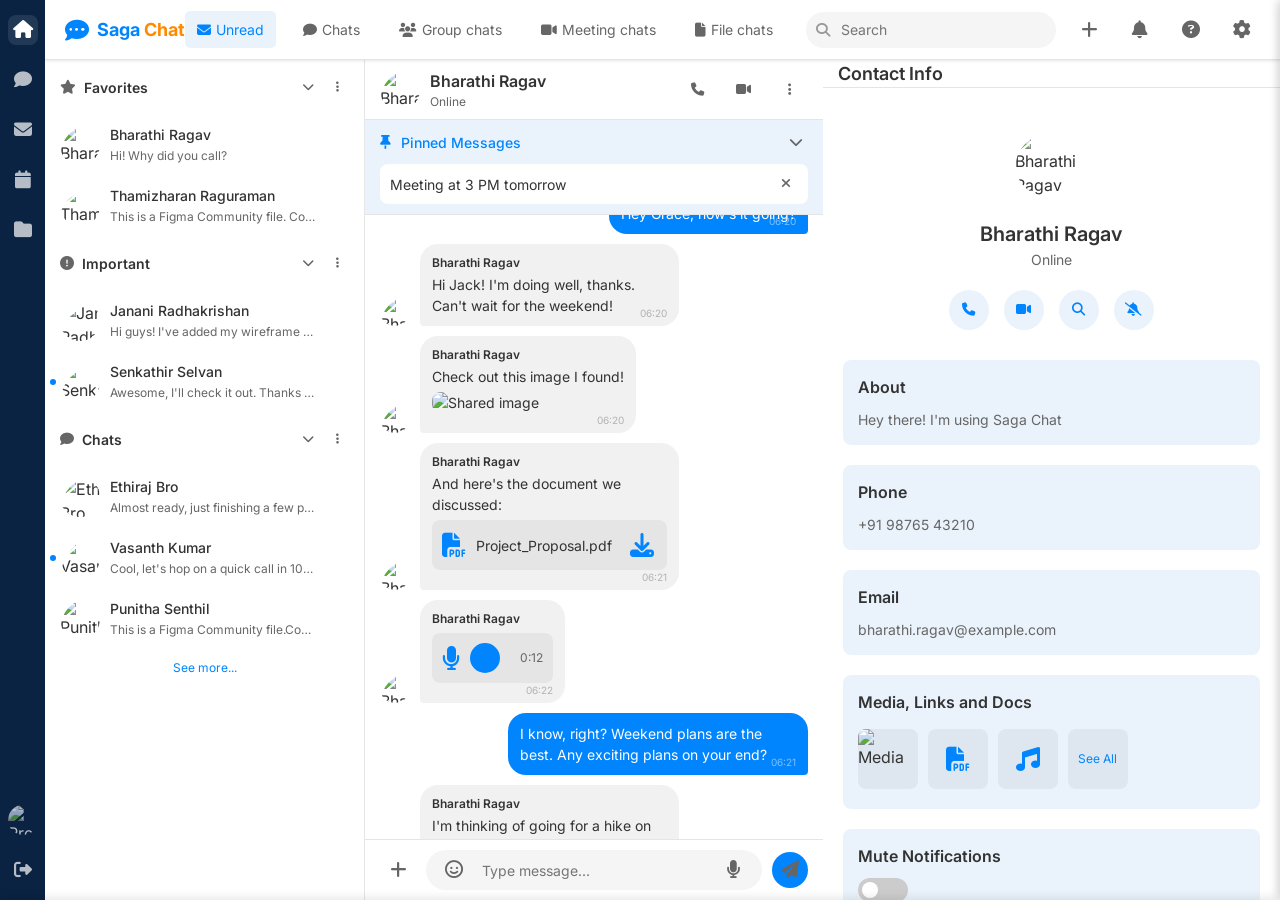
==== test-two/index.html @ 92da8d8f "update for user remove and other update" ====
<!DOCTYPE html>
<html lang="en">
<head>
    <meta charset="UTF-8">
    <meta name="viewport" content="width=device-width, initial-scale=1.0">
    <title>Saga Chat</title>
    <link rel="stylesheet" href="styles.css">
    <link rel="stylesheet" href="https://fonts.googleapis.com/css2?family=Inter:wght@400;500;600;700&display=swap">
    <link rel="stylesheet" href="https://cdnjs.cloudflare.com/ajax/libs/font-awesome/6.4.0/css/all.min.css">
</head>
<body>
    <div class="app-container">
        <!-- Left Vertical Sidebar -->
        <div class="vertical-sidebar">
            <div class="vertical-sidebar-top">
                <a href="#" class="vertical-sidebar-icon active"><i class="fas fa-home"></i></a>
                <a href="#" class="vertical-sidebar-icon"><i class="fas fa-comment"></i></a>
                <a href="#" class="vertical-sidebar-icon"><i class="fas fa-envelope"></i></a>
                <a href="#" class="vertical-sidebar-icon"><i class="fas fa-calendar"></i></a>
                <a href="#" class="vertical-sidebar-icon"><i class="fas fa-folder"></i></a>
            </div>
            <div class="vertical-sidebar-bottom">
                <a href="#" class="vertical-sidebar-icon profile-icon" id="my-profile-btn">
                    <img src="https://hebbkx1anhila5yf.public.blob.vercel-storage.com/Desktop%20-%20127.jpg-InwRZl1SyaMJ0Qr3ReO84inFBY7S5o.jpeg" alt="Profile" class="avatar-img small">
                </a>
                <a href="#" class="vertical-sidebar-icon" id="logout-btn"><i class="fas fa-sign-out-alt"></i></a>
            </div>
        </div>

        <!-- Main Content Area -->
        <div class="main-content">
            <!-- Top Navigation Bar -->
            <header class="top-nav">
                <div class="logo">
                    <i class="fas fa-comment-dots logo-icon"></i>
                    <span class="logo-text"><span class="logo-saga">Saga</span> <span class="logo-chat">Chat</span></span>
                </div>
                <button class="mobile-menu-toggle" id="mobile-menu-toggle">
                    <i class="fas fa-bars"></i>
                </button>
                <div class="nav-tabs-container">
                    <div class="nav-tabs">
                        <a href="#" class="nav-tab active" data-tab="unread"><i class="fas fa-envelope"></i> Unread</a>
                        <a href="#" class="nav-tab" data-tab="chats"><i class="fas fa-comment"></i> Chats</a>
                        <a href="#" class="nav-tab" data-tab="group-chats"><i class="fas fa-users"></i> Group chats</a>
                        <a href="#" class="nav-tab" data-tab="meeting-chats"><i class="fas fa-video"></i> Meeting chats</a>
                        <a href="#" class="nav-tab" data-tab="file-chats"><i class="fas fa-file"></i> File chats</a>
                        <a href="#" class="nav-tab" id="collapse-all-btn"><i class="fas fa-compress-alt"></i> Collapse all section</a>
                    </div>
                </div>
                <div class="nav-right">
                    <div class="search-container" id="search-container">
                        <i class="fas fa-search search-icon"></i>
                        <input type="text" class="search-input" placeholder="Search">
                    </div>
                    <div class="dropdown">
                        <a href="#" class="nav-icon dropdown-toggle" id="new-items-dropdown">
                            <i class="fas fa-plus"></i>
                        </a>
                        <div class="dropdown-menu" id="new-items-menu">
                            <a href="#" class="dropdown-item" id="new-message-btn"><i class="fas fa-comment"></i> New Message</a>
                            <a href="#" class="dropdown-item" id="new-group-btn"><i class="fas fa-users"></i> New Group</a>
                            <a href="#" class="dropdown-item" id="new-section-btn"><i class="fas fa-folder"></i> New Section</a>
                        </div>
                    </div>
                    <a href="#" class="nav-icon" id="notifications-btn"><i class="fas fa-bell"></i></a>
                    <a href="#" class="nav-icon" id="help-btn"><i class="fas fa-question-circle"></i></a>
                    <a href="#" class="nav-icon" id="settings-btn"><i class="fas fa-cog"></i></a>
                </div>
            </header>

            <!-- Chat Content Area -->
            <div class="chat-container">
                <!-- Chat Sidebar -->
                <div class="chat-sidebar" id="chat-sidebar">
                    <div class="sidebar-header">
                        <button class="sidebar-close" id="sidebar-close">
                            <i class="fas fa-times"></i>
                        </button>
                    </div>
                    <!-- Favorites Section -->
                    <div class="chat-section" data-section="favorites">
                        <div class="section-header">
                            <div class="section-title">
                                <i class="fas fa-star"></i>
                                <span class="section-name">Favorites</span>
                            </div>
                            <div class="section-actions">
                                <button class="section-toggle"><i class="fas fa-chevron-down"></i></button>
                                <div class="dropdown">
                                    <button class="section-more dropdown-toggle"><i class="fas fa-ellipsis-v"></i></button>
                                    <div class="dropdown-menu section-dropdown-menu">
                                        <a href="#" class="dropdown-item rename-section-btn"><i class="fas fa-edit"></i> Rename Section</a>
                                        <a href="#" class="dropdown-item hide-section-btn"><i class="fas fa-eye-slash"></i> Hide Section</a>
                                    </div>
                                </div>
                            </div>
                        </div>
                        <div class="chat-list">
                            <div class="chat-item" data-user-id="1">
                                <div class="chat-avatar">
                                    <img src="https://hebbkx1anhila5yf.public.blob.vercel-storage.com/Desktop%20-%20127.jpg-InwRZl1SyaMJ0Qr3ReO84inFBY7S5o.jpeg" alt="Bharathi Ragav" class="avatar-img">
                                </div>
                                <div class="chat-info">
                                    <div class="chat-name">Bharathi Ragav</div>
                                    <div class="chat-message">Hi! Why did you call?</div>
                                </div>
                                <div class="chat-actions">
                                    <div class="dropdown">
                                        <button class="chat-more dropdown-toggle"><i class="fas fa-ellipsis-v"></i></button>
                                        <div class="dropdown-menu chat-dropdown-menu">
                                            <a href="#" class="dropdown-item move-chat-btn"><i class="fas fa-exchange-alt"></i> Move to</a>
                                            <a href="#" class="dropdown-item mute-chat-btn"><i class="fas fa-bell-slash"></i> Mute</a>
                                            <a href="#" class="dropdown-item pin-chat-btn"><i class="fas fa-thumbtack"></i> Pin</a>
                                            <a href="#" class="dropdown-item remove-section-btn"><i class="fas fa-minus-circle"></i> Remove from section</a>
                                            <a href="#" class="dropdown-item delete-chat-btn"><i class="fas fa-trash"></i> Delete</a>
                                        </div>
                                    </div>
                                </div>
                            </div>
                            <div class="chat-item" data-user-id="2">
                                <div class="chat-avatar">
                                    <img src="https://hebbkx1anhila5yf.public.blob.vercel-storage.com/Desktop%20-%20127.jpg-InwRZl1SyaMJ0Qr3ReO84inFBY7S5o.jpeg" alt="Thamizharan Raguraman" class="avatar-img">
                                </div>
                                <div class="chat-info">
                                    <div class="chat-name">Thamizharan Raguraman</div>
                                    <div class="chat-message">This is a Figma Community file. Community is a...</div>
                                </div>
                                <div class="chat-actions">
                                    <div class="dropdown">
                                        <button class="chat-more dropdown-toggle"><i class="fas fa-ellipsis-v"></i></button>
                                        <div class="dropdown-menu chat-dropdown-menu">
                                            <a href="#" class="dropdown-item move-chat-btn"><i class="fas fa-exchange-alt"></i> Move to</a>
                                            <a href="#" class="dropdown-item mute-chat-btn"><i class="fas fa-bell-slash"></i> Mute</a>
                                            <a href="#" class="dropdown-item pin-chat-btn"><i class="fas fa-thumbtack"></i> Pin</a>
                                            <a href="#" class="dropdown-item remove-section-btn"><i class="fas fa-minus-circle"></i> Remove from section</a>
                                            <a href="#" class="dropdown-item delete-chat-btn"><i class="fas fa-trash"></i> Delete</a>
                                        </div>
                                    </div>
                                </div>
                            </div>
                        </div>
                    </div>

                    <!-- Important Section -->
                    <div class="chat-section" data-section="important">
                        <div class="section-header">
                            <div class="section-title">
                                <i class="fas fa-exclamation-circle"></i>
                                <span class="section-name">Important</span>
                            </div>
                            <div class="section-actions">
                                <button class="section-toggle"><i class="fas fa-chevron-down"></i></button>
                                <div class="dropdown">
                                    <button class="section-more dropdown-toggle"><i class="fas fa-ellipsis-v"></i></button>
                                    <div class="dropdown-menu section-dropdown-menu">
                                        <a href="#" class="dropdown-item rename-section-btn"><i class="fas fa-edit"></i> Rename Section</a>
                                        <a href="#" class="dropdown-item hide-section-btn"><i class="fas fa-eye-slash"></i> Hide Section</a>
                                    </div>
                                </div>
                            </div>
                        </div>
                        <div class="chat-list">
                            <div class="chat-item" data-user-id="3">
                                <div class="chat-avatar">
                                    <img src="https://hebbkx1anhila5yf.public.blob.vercel-storage.com/Desktop%20-%20127.jpg-InwRZl1SyaMJ0Qr3ReO84inFBY7S5o.jpeg" alt="Janani Radhakrishan Sagasoft" class="avatar-img">
                                </div>
                                <div class="chat-info">
                                    <div class="chat-name">Janani Radhakrishan</div>
                                    <div class="chat-message">Hi guys! I've added my wireframe ideas to the...</div>
                                </div>
                                <div class="chat-actions">
                                    <div class="dropdown">
                                        <button class="chat-more dropdown-toggle"><i class="fas fa-ellipsis-v"></i></button>
                                        <div class="dropdown-menu chat-dropdown-menu">
                                            <a href="#" class="dropdown-item move-chat-btn"><i class="fas fa-exchange-alt"></i> Move to</a>
                                            <a href="#" class="dropdown-item mute-chat-btn"><i class="fas fa-bell-slash"></i> Mute</a>
                                            <a href="#" class="dropdown-item pin-chat-btn"><i class="fas fa-thumbtack"></i> Pin</a>
                                            <a href="#" class="dropdown-item remove-section-btn"><i class="fas fa-minus-circle"></i> Remove from section</a>
                                            <a href="#" class="dropdown-item delete-chat-btn"><i class="fas fa-trash"></i> Delete</a>
                                        </div>
                                    </div>
                                </div>
                            </div>
                            <div class="chat-item unread" data-user-id="4">
                                <div class="chat-avatar">
                                    <img src="https://hebbkx1anhila5yf.public.blob.vercel-storage.com/Desktop%20-%20127.jpg-InwRZl1SyaMJ0Qr3ReO84inFBY7S5o.jpeg" alt="Senkathir Selvan Selvamani" class="avatar-img">
                                </div>
                                <div class="chat-info">
                                    <div class="chat-name">Senkathir Selvan</div>
                                    <div class="chat-message">Awesome, I'll check it out. Thanks Thamizh!</div>
                                </div>
                                <div class="chat-actions">
                                    <div class="dropdown">
                                        <button class="chat-more dropdown-toggle"><i class="fas fa-ellipsis-v"></i></button>
                                        <div class="dropdown-menu chat-dropdown-menu">
                                            <a href="#" class="dropdown-item move-chat-btn"><i class="fas fa-exchange-alt"></i> Move to</a>
                                            <a href="#" class="dropdown-item mute-chat-btn"><i class="fas fa-bell-slash"></i> Mute</a>
                                            <a href="#" class="dropdown-item pin-chat-btn"><i class="fas fa-thumbtack"></i> Pin</a>
                                            <a href="#" class="dropdown-item remove-section-btn"><i class="fas fa-minus-circle"></i> Remove from section</a>
                                            <a href="#" class="dropdown-item delete-chat-btn"><i class="fas fa-trash"></i> Delete</a>
                                        </div>
                                    </div>
                                </div>
                            </div>
                        </div>
                    </div>

                    <!-- Chats Section -->
                    <div class="chat-section" data-section="chats">
                        <div class="section-header">
                            <div class="section-title">
                                <i class="fas fa-comment"></i>
                                <span class="section-name">Chats</span>
                            </div>
                            <div class="section-actions">
                                <button class="section-toggle"><i class="fas fa-chevron-down"></i></button>
                                <div class="dropdown">
                                    <button class="section-more dropdown-toggle"><i class="fas fa-ellipsis-v"></i></button>
                                    <div class="dropdown-menu section-dropdown-menu">
                                        <a href="#" class="dropdown-item rename-section-btn"><i class="fas fa-edit"></i> Rename Section</a>
                                        <a href="#" class="dropdown-item hide-section-btn"><i class="fas fa-eye-slash"></i> Hide Section</a>
                                    </div>
                                </div>
                            </div>
                        </div>
                        <div class="chat-list">
                            <div class="chat-item" data-user-id="5">
                                <div class="chat-avatar">
                                    <img src="https://hebbkx1anhila5yf.public.blob.vercel-storage.com/Desktop%20-%20127.jpg-InwRZl1SyaMJ0Qr3ReO84inFBY7S5o.jpeg" alt="Ethiraj Bro Sagasoft" class="avatar-img">
                                </div>
                                <div class="chat-info">
                                    <div class="chat-name">Ethiraj Bro</div>
                                    <div class="chat-message">Almost ready, just finishing a few points.</div>
                                </div>
                                <div class="chat-actions">
                                    <div class="dropdown">
                                        <button class="chat-more dropdown-toggle"><i class="fas fa-ellipsis-v"></i></button>
                                        <div class="dropdown-menu chat-dropdown-menu">
                                            <a href="#" class="dropdown-item move-chat-btn"><i class="fas fa-exchange-alt"></i> Move to</a>
                                            <a href="#" class="dropdown-item mute-chat-btn"><i class="fas fa-bell-slash"></i> Mute</a>
                                            <a href="#" class="dropdown-item pin-chat-btn"><i class="fas fa-thumbtack"></i> Pin</a>
                                            <a href="#" class="dropdown-item delete-chat-btn"><i class="fas fa-trash"></i> Delete</a>
                                        </div>
                                    </div>
                                </div>
                            </div>
                            <div class="chat-item unread" data-user-id="6">
                                <div class="chat-avatar">
                                    <img src="https://hebbkx1anhila5yf.public.blob.vercel-storage.com/Desktop%20-%20127.jpg-InwRZl1SyaMJ0Qr3ReO84inFBY7S5o.jpeg" alt="Vasanth Kumar Sivamani" class="avatar-img">
                                </div>
                                <div class="chat-info">
                                    <div class="chat-name">Vasanth Kumar</div>
                                    <div class="chat-message">Cool, let's hop on a quick call in 10 mins?</div>
                                </div>
                                <div class="chat-actions">
                                    <div class="dropdown">
                                        <button class="chat-more dropdown-toggle"><i class="fas fa-ellipsis-v"></i></button>
                                        <div class="dropdown-menu chat-dropdown-menu">
                                            <a href="#" class="dropdown-item move-chat-btn"><i class="fas fa-exchange-alt"></i> Move to</a>
                                            <a href="#" class="dropdown-item mute-chat-btn"><i class="fas fa-bell-slash"></i> Mute</a>
                                            <a href="#" class="dropdown-item pin-chat-btn"><i class="fas fa-thumbtack"></i> Pin</a>
                                            <a href="#" class="dropdown-item delete-chat-btn"><i class="fas fa-trash"></i> Delete</a>
                                        </div>
                                    </div>
                                </div>
                            </div>
                            <div class="chat-item" data-user-id="7">
                                <div class="chat-avatar">
                                    <img src="https://hebbkx1anhila5yf.public.blob.vercel-storage.com/Desktop%20-%20127.jpg-InwRZl1SyaMJ0Qr3ReO84inFBY7S5o.jpeg" alt="Punitha senthil" class="avatar-img">
                                </div>
                                <div class="chat-info">
                                    <div class="chat-name">Punitha Senthil</div>
                                    <div class="chat-message">This is a Figma Community file.Community is a...</div>
                                </div>
                                <div class="chat-actions">
                                    <div class="dropdown">
                                        <button class="chat-more dropdown-toggle"><i class="fas fa-ellipsis-v"></i></button>
                                        <div class="dropdown-menu chat-dropdown-menu">
                                            <a href="#" class="dropdown-item move-chat-btn"><i class="fas fa-exchange-alt"></i> Move to</a>
                                            <a href="#" class="dropdown-item mute-chat-btn"><i class="fas fa-bell-slash"></i> Mute</a>
                                            <a href="#" class="dropdown-item pin-chat-btn"><i class="fas fa-thumbtack"></i> Pin</a>
                                            <a href="#" class="dropdown-item delete-chat-btn"><i class="fas fa-trash"></i> Delete</a>
                                        </div>
                                    </div>
                                </div>
                            </div>
                            <div class="see-more">
                                <a href="#">See more...</a>
                            </div>
                        </div>
                    </div>
                </div>

                <!-- Chat Content
                <div class="chat-content" id="empty-state">
                    <div class="empty-state">
                        <div class="empty-state-image">
                            <img src="https://hebbkx1anhila5yf.public.blob.vercel-storage.com/All.jpg-RamfTHhd2dkxNWIvvzYp6hkJhBFmNl.jpeg" alt="Start messaging">
                        </div>
                        <h2>Start Messages</h2>
                        <p>Welcome to Saga chat</p>
                    </div>
                </div> -->

                <!-- Active Chat Content (Hidden by default) -->
                <div class="chat-content hidden" id="active-chat">
                    <div class="chat-header">
                        <div class="chat-header-left">
                            <button class="back-button" id="back-to-chats"><i class="fas fa-arrow-left"></i></button>
                            <div class="chat-avatar user-profile-trigger">
                                <img src="https://hebbkx1anhila5yf.public.blob.vercel-storage.com/Desktop%20-%20127.jpg-InwRZl1SyaMJ0Qr3ReO84inFBY7S5o.jpeg" alt="Bharathi Ragav" class="avatar-img">
                            </div>
                            <div class="chat-header-info user-profile-trigger">
                                <div class="chat-header-name">Bharathi Ragav</div>
                                <div class="chat-header-status">Online</div>
                            </div>
                        </div>
                        <div class="chat-header-actions">
                            <button class="chat-header-btn" id="voice-call-btn"><i class="fas fa-phone"></i></button>
                            <button class="chat-header-btn" id="video-call-btn"><i class="fas fa-video"></i></button>
                            <div class="dropdown">
                                <button class="chat-header-btn dropdown-toggle"><i class="fas fa-ellipsis-v"></i></button>
                                <div class="dropdown-menu chat-header-dropdown-menu">
                                    <a href="#" class="dropdown-item"><i class="fas fa-search"></i> Search</a>
                                    <a href="#" class="dropdown-item"><i class="fas fa-bell-slash"></i> Mute notifications</a>
                                    <a href="#" class="dropdown-item"><i class="fas fa-trash"></i> Clear chat</a>
                                    <a href="#" class="dropdown-item"><i class="fas fa-ban"></i> Block</a>
                                </div>
                            </div>
                        </div>
                    </div>
                    
                    <!-- Pinned Messages -->
                    <div class="pinned-messages" id="pinned-messages">
                        <div class="pinned-header">
                            <i class="fas fa-thumbtack"></i>
                            <span>Pinned Messages</span>
                            <button class="pinned-toggle"><i class="fas fa-chevron-down"></i></button>
                        </div>
                        <div class="pinned-content">
                            <div class="pinned-message">
                                <div class="pinned-message-content">
                                    <p>Meeting at 3 PM tomorrow</p>
                                </div>
                                <button class="unpin-btn"><i class="fas fa-times"></i></button>
                            </div>
                        </div>
                    </div>
                    
                    <div class="messages-container">
                        <div class="message-time-divider">Today</div>
                        <div class="message outgoing" data-message-id="1">
                            <div class="message-content">
                                <p>Hey Grace, how's it going?</p>
                                <div class="message-time">06:20</div>
                                <div class="message-actions-menu">
                                    <button class="message-action-btn reply-btn"><i class="fas fa-reply"></i></button>
                                    <button class="message-action-btn forward-btn"><i class="fas fa-share"></i></button>
                                    <button class="message-action-btn pin-btn"><i class="fas fa-thumbtack"></i></button>
                                    <button class="message-action-btn delete-btn"><i class="fas fa-trash"></i></button>
                                </div>
                            </div>
                        </div>
                        <div class="message incoming" data-message-id="2">
                            <div class="message-avatar user-profile-trigger">
                                <img src="https://hebbkx1anhila5yf.public.blob.vercel-storage.com/Desktop%20-%20127.jpg-InwRZl1SyaMJ0Qr3ReO84inFBY7S5o.jpeg" alt="Bharathi Ragav" class="avatar-img small">
                            </div>
                            <div class="message-content">
                                <div class="message-sender">Bharathi Ragav</div>
                                <p>Hi Jack! I'm doing well, thanks. Can't wait for the weekend!</p>
                                <div class="message-time">06:20</div>
                                <div class="message-actions-menu">
                                    <button class="message-action-btn reply-btn"><i class="fas fa-reply"></i></button>
                                    <button class="message-action-btn forward-btn"><i class="fas fa-share"></i></button>
                                    <button class="message-action-btn pin-btn"><i class="fas fa-thumbtack"></i></button>
                                    <button class="message-action-btn delete-btn"><i class="fas fa-trash"></i></button>
                                </div>
                            </div>
                        </div>
                        <div class="message incoming with-file" data-message-id="3">
                            <div class="message-avatar user-profile-trigger">
                                <img src="https://hebbkx1anhila5yf.public.blob.vercel-storage.com/Desktop%20-%20127.jpg-InwRZl1SyaMJ0Qr3ReO84inFBY7S5o.jpeg" alt="Bharathi Ragav" class="avatar-img small">
                            </div>
                            <div class="message-content">
                                <div class="message-sender">Bharathi Ragav</div>
                                <p>Check out this image I found!</p>
                                <div class="message-file image">
                                    <img src="https://hebbkx1anhila5yf.public.blob.vercel-storage.com/All.jpg-RamfTHhd2dkxNWIvvzYp6hkJhBFmNl.jpeg" alt="Shared image">
                                </div>
                                <div class="message-time">06:20</div>
                                <div class="message-actions-menu">
                                    <button class="message-action-btn reply-btn"><i class="fas fa-reply"></i></button>
                                    <button class="message-action-btn forward-btn"><i class="fas fa-share"></i></button>
                                    <button class="message-action-btn pin-btn"><i class="fas fa-thumbtack"></i></button>
                                    <button class="message-action-btn delete-btn"><i class="fas fa-trash"></i></button>
                                </div>
                            </div>
                        </div>
                        <div class="message incoming with-file" data-message-id="4">
                            <div class="message-avatar user-profile-trigger">
                                <img src="https://hebbkx1anhila5yf.public.blob.vercel-storage.com/Desktop%20-%20127.jpg-InwRZl1SyaMJ0Qr3ReO84inFBY7S5o.jpeg" alt="Bharathi Ragav" class="avatar-img small">
                            </div>
                            <div class="message-content">
                                <div class="message-sender">Bharathi Ragav</div>
                                <p>And here's the document we discussed:</p>
                                <div class="message-file document">
                                    <i class="fas fa-file-pdf"></i>
                                    <span>Project_Proposal.pdf</span>
                                    <button class="file-download-btn"><i class="fas fa-download"></i></button>
                                </div>
                                <div class="message-time">06:21</div>
                                <div class="message-actions-menu">
                                    <button class="message-action-btn reply-btn"><i class="fas fa-reply"></i></button>
                                    <button class="message-action-btn forward-btn"><i class="fas fa-share"></i></button>
                                    <button class="message-action-btn pin-btn"><i class="fas fa-thumbtack"></i></button>
                                    <button class="message-action-btn delete-btn"><i class="fas fa-trash"></i></button>
                                </div>
                            </div>
                        </div>
                        <div class="message incoming with-file" data-message-id="5">
                            <div class="message-avatar user-profile-trigger">
                                <img src="https://hebbkx1anhila5yf.public.blob.vercel-storage.com/Desktop%20-%20127.jpg-InwRZl1SyaMJ0Qr3ReO84inFBY7S5o.jpeg" alt="Bharathi Ragav" class="avatar-img small">
                            </div>
                            <div class="message-content">
                                <div class="message-sender">Bharathi Ragav</div>
                                <div class="message-file audio">
                                    <i class="fas fa-microphone"></i>
                                    <div class="audio-player">
                                        <button class="audio-play-btn"><i class="fas fa-play"></i></button>
                                        <div class="audio-progress">
                                            <div class="audio-progress-bar"></div>
                                        </div>
                                        <span class="audio-duration">0:12</span>
                                    </div>
                                </div>
                                <div class="message-time">06:22</div>
                                <div class="message-actions-menu">
                                    <button class="message-action-btn reply-btn"><i class="fas fa-reply"></i></button>
                                    <button class="message-action-btn forward-btn"><i class="fas fa-share"></i></button>
                                    <button class="message-action-btn pin-btn"><i class="fas fa-thumbtack"></i></button>
                                    <button class="message-action-btn delete-btn"><i class="fas fa-trash"></i></button>
                                </div>
                            </div>
                        </div>
                        <div class="message outgoing" data-message-id="6">
                            <div class="message-content">
                                <p>I know, right? Weekend plans are the best. Any exciting plans on your end?</p>
                                <div class="message-time">06:21</div>
                                <div class="message-actions-menu">
                                    <button class="message-action-btn reply-btn"><i class="fas fa-reply"></i></button>
                                    <button class="message-action-btn forward-btn"><i class="fas fa-share"></i></button>
                                    <button class="message-action-btn pin-btn"><i class="fas fa-thumbtack"></i></button>
                                    <button class="message-action-btn delete-btn"><i class="fas fa-trash"></i></button>
                                </div>
                            </div>
                        </div>
                        <div class="message incoming" data-message-id="7">
                            <div class="message-avatar user-profile-trigger">
                                <img src="https://hebbkx1anhila5yf.public.blob.vercel-storage.com/Desktop%20-%20127.jpg-InwRZl1SyaMJ0Qr3ReO84inFBY7S5o.jpeg" alt="Bharathi Ragav" class="avatar-img small">
                            </div>
                            <div class="message-content">
                                <div class="message-sender">Bharathi Ragav</div>
                                <p>I'm thinking of going for a hike on Saturday. How about you?</p>
                                <div class="message-time">06:21</div>
                                <div class="message-actions-menu">
                                    <button class="message-action-btn reply-btn"><i class="fas fa-reply"></i></button>
                                    <button class="message-action-btn forward-btn"><i class="fas fa-share"></i></button>
                                    <button class="message-action-btn pin-btn"><i class="fas fa-thumbtack"></i></button>
                                    <button class="message-action-btn delete-btn"><i class="fas fa-trash"></i></button>
                                </div>
                            </div>
                        </div>
                        <div class="message outgoing" data-message-id="8">
                            <div class="message-content">
                                <p>Can't wait for the weekend!</p>
                                <div class="message-time">06:21</div>
                                <div class="message-actions-menu">
                                    <button class="message-action-btn reply-btn"><i class="fas fa-reply"></i></button>
                                    <button class="message-action-btn forward-btn"><i class="fas fa-share"></i></button>
                                    <button class="message-action-btn pin-btn"><i class="fas fa-thumbtack"></i></button>
                                    <button class="message-action-btn delete-btn"><i class="fas fa-trash"></i></button>
                                </div>
                            </div>
                        </div>
                        
                        <!-- Reply Message Area -->
                        <div class="reply-message-area hidden" id="reply-message-area">
                            <div class="reply-message-content">
                                <div class="reply-message-text">I'm thinking of going for a hike on Saturday. How about you?</div>
                                <div class="reply-message-sender">Bharathi Ragav</div>
                            </div>
                            <button class="reply-close-btn"><i class="fas fa-times"></i></button>
                        </div>
                    </div>
                    <div class="message-input-container">
                        <button class="message-input-btn file-upload-btn" id="file-upload-btn">
                            <i class="fas fa-plus"></i>
                        </button>
                        <div class="message-input-wrapper">
                            <button class="message-input-btn emoji-btn" id="emoji-btn">
                                <i class="far fa-smile"></i>
                            </button>
                            <input type="text" class="message-input" placeholder="Type message...">
                            <button class="message-input-btn voice-btn" id="voice-btn">
                                <i class="fas fa-microphone"></i>
                            </button>
                        </div>
                        <button class="message-input-btn send-btn">
                            <i class="fas fa-paper-plane"></i>
                        </button>
                    </div>
                </div>

                <!-- User Profile View (Hidden by default) -->
                <div class="user-profile hidden" id="user-profile">
                    <div class="user-profile-header">
                        <button class="back-button" id="back-from-profile"><i class="fas fa-arrow-left"></i></button>
                        <h2>Contact Info</h2>
                    </div>
                    <div class="user-profile-content">
                        <div class="user-profile-banner"></div>
                        <div class="user-profile-avatar">
                            <img src="https://hebbkx1anhila5yf.public.blob.vercel-storage.com/Desktop%20-%20127.jpg-InwRZl1SyaMJ0Qr3ReO84inFBY7S5o.jpeg" alt="Bharathi Ragav" class="avatar-img large">
                        </div>
                        <div class="user-profile-name">Bharathi Ragav</div>
                        <div class="user-profile-status">Online</div>
                        <div class="user-profile-actions">
                            <button class="user-profile-btn"><i class="fas fa-phone"></i></button>
                            <button class="user-profile-btn"><i class="fas fa-video"></i></button>
                            <button class="user-profile-btn"><i class="fas fa-search"></i></button>
                            <button class="user-profile-btn"><i class="fas fa-bell-slash"></i></button>
                        </div>
                        <div class="user-profile-info">
                            <div class="user-profile-section">
                                <h3>About</h3>
                                <p>Hey there! I'm using Saga Chat</p>
                            </div>
                            <div class="user-profile-section">
                                <h3>Phone</h3>
                                <p>+91 98765 43210</p>
                            </div>
                            <div class="user-profile-section">
                                <h3>Email</h3>
                                <p>bharathi.ragav@example.com</p>
                            </div>
                            <div class="user-profile-section">
                                <h3>Media, Links and Docs</h3>
                                <div class="user-profile-media">
                                    <div class="media-item">
                                        <img src="https://hebbkx1anhila5yf.public.blob.vercel-storage.com/All.jpg-RamfTHhd2dkxNWIvvzYp6hkJhBFmNl.jpeg" alt="Media">
                                    </div>
                                    <div class="media-item">
                                        <i class="fas fa-file-pdf"></i>
                                    </div>
                                    <div class="media-item">
                                        <i class="fas fa-music"></i>
                                    </div>
                                    <div class="see-all">
                                        <span>See All</span>
                                    </div>
                                </div>
                            </div>
                            <div class="user-profile-section">
                                <h3>Mute Notifications</h3>
                                <label class="toggle">
                                    <input type="checkbox">
                                    <span class="toggle-slider"></span>
                                </label>
                            </div>
                            <div class="user-profile-section">
                                <button class="btn-danger">Block Contact</button>
                            </div>
                        </div>
                    </div>
                </div>
            </div>
        </div>
    </div>

    <!-- Modals and Panels -->
    <!-- Settings Modal -->
    <div class="modal" id="settings-modal">
        <div class="modal-content">
            <div class="modal-header">
                <h2>Settings</h2>
                <button class="modal-close"><i class="fas fa-times"></i></button>
            </div>
            <div class="modal-body">
                <div class="settings-tabs">
                    <button class="settings-tab active">General</button>
                    <button class="settings-tab">Appearance</button>
                    <button class="settings-tab">Notifications</button>
                    <button class="settings-tab">Privacy</button>
                </div>
                <div class="settings-content">
                    <div class="settings-section">
                        <h3>Theme</h3>
                        <div class="settings-item">
                            <span>Dark Mode</span>
                            <label class="toggle">
                                <input type="checkbox" id="dark-mode-toggle">
                                <span class="toggle-slider"></span>
                            </label>
                        </div>
                    </div>
                    <div class="settings-section">
                        <h3>Account</h3>
                        <div class="settings-item">
                            <span>Profile</span>
                            <button class="settings-btn">Edit</button>
                        </div>
                        <div class="settings-item">
                            <span>Email</span>
                            <button class="settings-btn">Change</button>
                        </div>
                        <div class="settings-item">
                            <span>Password</span>
                            <button class="settings-btn">Change</button>
                        </div>
                    </div>
                </div>
            </div>
        </div>
    </div>

    <!-- Help Panel -->
    <div class="side-panel" id="help-panel">
        <div class="side-panel-header">
            <h2>Help</h2>
            <button class="side-panel-close"><i class="fas fa-times"></i></button>
        </div>
        <div class="side-panel-body">
            <div class="help-section">
                <h3>Basic App Features</h3>
                <ul class="help-list">
                    <li><a href="#">How to create a new chat</a></li>
                    <li><a href="#">Creating and managing groups</a></li>
                    <li><a href="#">Managing sections and favorites</a></li>
                    <li><a href="#">Voice and video calls</a></li>
                </ul>
            </div>
            <div class="help-section">
                <h3>File Upload Support</h3>
                <ul class="help-list">
                    <li><a href="#">Supported file types</a></li>
                    <li><a href="#">Sharing images and videos</a></li>
                    <li><a href="#">Sending documents</a></li>
                    <li><a href="#">Voice messages</a></li>
                </ul>
            </div>
            <div class="help-section">
                <h3>User Guide</h3>
                <ul class="help-list">
                    <li><a href="#">Getting started with Saga Chat</a></li>
                    <li><a href="#">Privacy and security</a></li>
                    <li><a href="#">Keyboard shortcuts</a></li>
                    <li><a href="#">Frequently asked questions</a></li>
                </ul>
            </div>
            <div class="help-section">
                <h3>Contact Support</h3>
                <button class="btn-primary">Contact Us</button>
            </div>
        </div>
    </div>

    <!-- Notifications Panel -->
    <div class="side-panel" id="notifications-panel">
        <div class="side-panel-header">
            <h2>Notifications</h2>
            <button class="side-panel-close"><i class="fas fa-times"></i></button>
        </div>
        <div class="side-panel-body">
            <div class="notifications-list">
                <div class="notification-item unread">
                    <div class="notification-avatar">
                        <img src="https://hebbkx1anhila5yf.public.blob.vercel-storage.com/Desktop%20-%20127.jpg-InwRZl1SyaMJ0Qr3ReO84inFBY7S5o.jpeg" alt="Bharathi Ragav" class="avatar-img">
                    </div>
                    <div class="notification-content">
                        <div class="notification-text"><strong>Bharathi Ragav</strong> sent you a message</div>
                        <div class="notification-time">5 min ago</div>
                    </div>
                </div>
                <div class="notification-item">
                    <div class="notification-avatar">
                        <img src="https://hebbkx1anhila5yf.public.blob.vercel-storage.com/Desktop%20-%20127.jpg-InwRZl1SyaMJ0Qr3ReO84inFBY7S5o.jpeg" alt="Senkathir Selvan" class="avatar-img">
                    </div>
                    <div class="notification-content">
                        <div class="notification-text"><strong>Senkathir Selvan</strong> mentioned you in a group</div>
                        <div class="notification-time">1 hour ago</div>
                    </div>
                </div>
                <div class="notification-item">
                    <div class="notification-avatar">
                        <img src="https://hebbkx1anhila5yf.public.blob.vercel-storage.com/Desktop%20-%20127.jpg-InwRZl1SyaMJ0Qr3ReO84inFBY7S5o.jpeg" alt="Thamizharan" class="avatar-img">
                    </div>
                    <div class="notification-content">
                        <div class="notification-text"><strong>Thamizharan</strong> shared a file with you</div>
                        <div class="notification-time">Yesterday</div>
                    </div>
                </div>
            </div>
            <div class="notification-settings">
                <button class="btn-text">Mark all as read</button>
                <button class="btn-text">Notification settings</button>
            </div>
        </div>
    </div>

    <!-- File Upload Menu -->
    <div class="dropdown-menu" id="file-upload-menu">
        <a href="#" class="dropdown-item" data-type="image"><i class="fas fa-image"></i> Image</a>
        <a href="#" class="dropdown-item" data-type="video"><i class="fas fa-video"></i> Video</a>
        <a href="#" class="dropdown-item" data-type="audio"><i class="fas fa-music"></i> Audio</a>
        <a href="#" class="dropdown-item" data-type="document"><i class="fas fa-file-alt"></i> Document</a>
        <a href="#" class="dropdown-item" data-type="other"><i class="fas fa-paperclip"></i> Other Files</a>
    </div>

    <!-- Emoji Picker -->
    <div class="emoji-picker" id="emoji-picker">
        <div class="emoji-picker-header">
            <div class="emoji-categories">
                <button class="emoji-category active" data-category="recent"><i class="far fa-clock"></i></button>
                <button class="emoji-category" data-category="smileys"><i class="far fa-smile"></i></button>
                <button class="emoji-category" data-category="people"><i class="far fa-user"></i></button>
                <button class="emoji-category" data-category="animals"><i class="fas fa-paw"></i></button>
                <button class="emoji-category" data-category="food"><i class="fas fa-pizza-slice"></i></button>
                <button class="emoji-category" data-category="travel"><i class="fas fa-plane"></i></button>
                <button class="emoji-category" data-category="activities"><i class="fas fa-futbol"></i></button>
                <button class="emoji-category" data-category="objects"><i class="fas fa-lightbulb"></i></button>
                <button class="emoji-category" data-category="symbols"><i class="fas fa-hashtag"></i></button>
                <button class="emoji-category" data-category="flags"><i class="fas fa-flag"></i></button>
            </div>
            <button class="emoji-picker-close"><i class="fas fa-times"></i></button>
        </div>
        <div class="emoji-search">
            <input type="text" placeholder="Search emojis">
        </div>
        <div class="emoji-grid">
            <!-- Emojis will be populated here -->
            <button class="emoji">😀</button>
            <button class="emoji">😃</button>
            <button class="emoji">😄</button>
            <button class="emoji">😁</button>
            <button class="emoji">😆</button>
            <button class="emoji">😅</button>
            <button class="emoji">😂</button>
            <button class="emoji">🤣</button>
            <button class="emoji">😊</button>
            <button class="emoji">😇</button>
            <button class="emoji">🙂</button>
            <button class="emoji">🙃</button>
            <button class="emoji">😉</button>
            <button class="emoji">😌</button>
            <button class="emoji">😍</button>
            <button class="emoji">🥰</button>
            <button class="emoji">😘</button>
            <button class="emoji">😗</button>
            <button class="emoji">😙</button>
            <button class="emoji">😚</button>
            <button class="emoji">😋</button>
            <button class="emoji">😛</button>
            <button class="emoji">😝</button>
            <button class="emoji">😜</button>
            <button class="emoji">🤪</button>
            <button class="emoji">🤨</button>
            <button class="emoji">🧐</button>
            <button class="emoji">🤓</button>
            <button class="emoji">😎</button>
            <button class="emoji">🤩</button>
            <button class="emoji">🥳</button>
            <button class="emoji">😏</button>
            <button class="emoji">😒</button>
            <button class="emoji">😞</button>
            <button class="emoji">😔</button>
            <button class="emoji">😟</button>
            <button class="emoji">😕</button>
            <button class="emoji">🙁</button>
            <button class="emoji">☹️</button>
            <button class="emoji">😣</button>
            <button class="emoji">😖</button>
            <button class="emoji">😫</button>
            <button class="emoji">😩</button>
            <button class="emoji">🥺</button>
            <button class="emoji">😢</button>
            <button class="emoji">😭</button>
            <button class="emoji">😤</button>
            <button class="emoji">😠</button>
            <button class="emoji">😡</button>
            <button class="emoji">🤬</button>
            <button class="emoji">🤯</button>
        </div>
    </div>

    <!-- Voice Recording Panel -->
    <div class="voice-recording-panel" id="voice-recording-panel">
        <div class="voice-recording-header">
            <h3>Voice Message</h3>
            <button class="voice-recording-close"><i class="fas fa-times"></i></button>
        </div>
        <div class="voice-recording-body">
            <div class="voice-recording-waveform">
                <div class="waveform-bars">
                    <div class="waveform-bar"></div>
                    <div class="waveform-bar"></div>
                    <div class="waveform-bar"></div>
                    <div class="waveform-bar"></div>
                    <div class="waveform-bar"></div>
                    <div class="waveform-bar"></div>
                    <div class="waveform-bar"></div>
                    <div class="waveform-bar"></div>
                </div>
            </div>
            <div class="voice-recording-timer">00:00</div>
            <div class="voice-recording-controls">
                <button class="voice-recording-btn cancel-btn"><i class="fas fa-trash"></i></button>
                <button class="voice-recording-btn record-btn"><i class="fas fa-microphone"></i></button>
                <button class="voice-recording-btn send-btn"><i class="fas fa-paper-plane"></i></button>
            </div>
        </div>
    </div>

    <!-- Message Reaction Panel -->
    <div class="message-reaction-panel" id="message-reaction-panel">
        <button class="reaction-emoji">👍</button>
        <button class="reaction-emoji">❤️</button>
        <button class="reaction-emoji">😂</button>
        <button class="reaction-emoji">😮</button>
        <button class="reaction-emoji">😢</button>
        <button class="reaction-emoji">🙏</button>
        <button class="reaction-emoji-more"><i class="fas fa-plus"></i></button>
    </div>

    <!-- File Preview Modal -->
    <div class="modal" id="file-preview-modal">
        <div class="modal-content file-preview-content">
            <div class="modal-header">
                <h2 id="file-preview-title">File Preview</h2>
                <button class="modal-close"><i class="fas fa-times"></i></button>
            </div>
            <div class="modal-body file-preview-body">
                <div class="file-preview-container" id="file-preview-container">
                    <!-- File preview will be inserted here -->
                </div>
            </div>
            <div class="modal-footer">
                <button class="btn-secondary" id="file-preview-download">Download</button>
            </div>
        </div>
    </div>

    <!-- Delete Message Modal -->
    <div class="modal" id="delete-message-modal">
        <div class="modal-content">
            <div class="modal-header">
                <h2>Delete Message</h2>
                <button class="modal-close"><i class="fas fa-times"></i></button>
            </div>
            <div class="modal-body">
                <p>Are you sure you want to delete this message?</p>
                <div class="delete-options">
                    <button class="btn-secondary" id="delete-for-me-btn">Delete for me</button>
                    <button class="btn-danger" id="delete-for-everyone-btn">Delete for everyone</button>
                </div>
            </div>
        </div>
    </div>

    <!-- Forward Message Modal -->
    <div class="modal" id="forward-message-modal">
        <div class="modal-content">
            <div class="modal-header">
                <h2>Forward Message</h2>
                <button class="modal-close"><i class="fas fa-times"></i></button>
            </div>
            <div class="modal-body">
                <div class="search-container">
                    <i class="fas fa-search search-icon"></i>
                    <input type="text" class="search-input" placeholder="Search contacts">
                </div>
                <div class="contacts-list">
                    <div class="contact-item">
                        <div class="contact-avatar">
                            <img src="https://hebbkx1anhila5yf.public.blob.vercel-storage.com/Desktop%20-%20127.jpg-InwRZl1SyaMJ0Qr3ReO84inFBY7S5o.jpeg" alt="Bharathi Ragav" class="avatar-img">
                        </div>
                        <div class="contact-name">Bharathi Ragav</div>
                        <div class="contact-checkbox">
                            <input type="checkbox" id="contact-1">
                            <label for="contact-1"></label>
                        </div>
                    </div>
                    <div class="contact-item">
                        <div class="contact-avatar">
                            <img src="https://hebbkx1anhila5yf.public.blob.vercel-storage.com/Desktop%20-%20127.jpg-InwRZl1SyaMJ0Qr3ReO84inFBY7S5o.jpeg" alt="Thamizharan Raguraman" class="avatar-img">
                        </div>
                        <div class="contact-name">Thamizharan Raguraman</div>
                        <div class="contact-checkbox">
                            <input type="checkbox" id="contact-2">
                            <label for="contact-2"></label>
                        </div>
                    </div>
                    <div class="contact-item">
                        <div class="contact-avatar">
                            <img src="https://hebbkx1anhila5yf.public.blob.vercel-storage.com/Desktop%20-%20127.jpg-InwRZl1SyaMJ0Qr3ReO84inFBY7S5o.jpeg" alt="Senkathir Selvan" class="avatar-img">
                        </div>
                        <div class="contact-name">Senkathir Selvan</div>
                        <div class="contact-checkbox">
                            <input type="checkbox" id="contact-3">
                            <label for="contact-3"></label>
                        </div>
                    </div>
                </div>
            </div>
            <div class="modal-footer">
                <button class="btn-primary" id="forward-btn">Forward</button>
            </div>
        </div>
    </div>

    <!-- New Section Modal -->
    <div class="modal" id="new-section-modal">
        <div class="modal-content">
            <div class="modal-header">
                <h2>New Section</h2>
                <button class="modal-close"><i class="fas fa-times"></i></button>
            </div>
            <div class="modal-body">
                <div class="form-group">
                    <label for="section-name">Section Name</label>
                    <input type="text" id="section-name" placeholder="Enter section name">
                </div>
            </div>
            <div class="modal-footer">
                <button class="btn-secondary modal-close">Cancel</button>
                <button class="btn-primary" id="create-section-btn">Create</button>
            </div>
        </div>
    </div>

    <!-- New Group Modal -->
    <div class="modal" id="new-group-modal">
        <div class="modal-content">
            <div class="modal-header">
                <h2>New Group</h2>
                <button class="modal-close"><i class="fas fa-times"></i></button>
            </div>
            <div class="modal-body">
                <div class="form-group">
                    <label for="group-name">Group Name</label>
                    <input type="text" id="group-name" placeholder="Enter group name">
                </div>
                <div class="form-group">
                    <label>Select Participants</label>
                    <div class="search-container">
                        <i class="fas fa-search search-icon"></i>
                        <input type="text" class="search-input" placeholder="Search contacts">
                    </div>
                    <div class="contacts-list">
                        <div class="contact-item">
                            <div class="contact-avatar">
                                <img src="https://hebbkx1anhila5yf.public.blob.vercel-storage.com/Desktop%20-%20127.jpg-InwRZl1SyaMJ0Qr3ReO84inFBY7S5o.jpeg" alt="Bharathi Ragav" class="avatar-img">
                            </div>
                            <div class="contact-name">Bharathi Ragav</div>
                            <div class="contact-checkbox">
                                <input type="checkbox" id="group-contact-1">
                                <label for="group-contact-1"></label>
                            </div>
                        </div>
                        <div class="contact-item">
                            <div class="contact-avatar">
                                <img src="https://hebbkx1anhila5yf.public.blob.vercel-storage.com/Desktop%20-%20127.jpg-InwRZl1SyaMJ0Qr3ReO84inFBY7S5o.jpeg" alt="Thamizharan Raguraman" class="avatar-img">
                            </div>
                            <div class="contact-name">Thamizharan Raguraman</div>
                            <div class="contact-checkbox">
                                <input type="checkbox" id="group-contact-2">
                                <label for="group-contact-2"></label>
                            </div>
                        </div>
                        <div class="contact-item">
                            <div class="contact-avatar">
                                <img src="https://hebbkx1anhila5yf.public.blob.vercel-storage.com/Desktop%20-%20127.jpg-InwRZl1SyaMJ0Qr3ReO84inFBY7S5o.jpeg" alt="Senkathir Selvan" class="avatar-img">
                            </div>
                            <div class="contact-name">Senkathir Selvan</div>
                            <div class="contact-checkbox">
                                <input type="checkbox" id="group-contact-3">
                                <label for="group-contact-3"></label>
                            </div>
                        </div>
                    </div>
                </div>
            </div>
            <div class="modal-footer">
                <button class="btn-secondary modal-close">Cancel</button>
                <button class="btn-primary" id="create-group-btn">Create</button>
            </div>
        </div>
    </div>

    <!-- New Message Modal -->
    <div class="modal" id="new-message-modal">
        <div class="modal-content">
            <div class="modal-header">
                <h2>New Message</h2>
                <button class="modal-close"><i class="fas fa-times"></i></button>
            </div>
            <div class="modal-body">
                <div class="search-container">
                    <i class="fas fa-search search-icon"></i>
                    <input type="text" class="search-input" placeholder="Search contacts">
                </div>
                <div class="contacts-list">
                    <div class="contact-item">
                        <div class="contact-avatar">
                            <img src="https://hebbkx1anhila5yf.public.blob.vercel-storage.com/Desktop%20-%20127.jpg-InwRZl1SyaMJ0Qr3ReO84inFBY7S5o.jpeg" alt="Bharathi Ragav" class="avatar-img">
                        </div>
                        <div class="contact-name">Bharathi Ragav</div>
                    </div>
                    <div class="contact-item">
                        <div class="contact-avatar">
                            <img src="https://hebbkx1anhila5yf.public.blob.vercel-storage.com/Desktop%20-%20127.jpg-InwRZl1SyaMJ0Qr3ReO84inFBY7S5o.jpeg" alt="Thamizharan Raguraman" class="avatar-img">
                        </div>
                        <div class="contact-name">Thamizharan Raguraman</div>
                    </div>
                    <div class="contact-item">
                        <div class="contact-avatar">
                            <img src="https://hebbkx1anhila5yf.public.blob.vercel-storage.com/Desktop%20-%20127.jpg-InwRZl1SyaMJ0Qr3ReO84inFBY7S5o.jpeg" alt="Senkathir Selvan" class="avatar-img">
                        </div>
                        <div class="contact-name">Senkathir Selvan</div>
                    </div>
                </div>
            </div>
        </div>
    </div>

    <!-- Rename Section Modal -->
    <div class="modal" id="rename-section-modal">
        <div class="modal-content">
            <div class="modal-header">
                <h2>Rename Section</h2>
                <button class="modal-close"><i class="fas fa-times"></i></button>
            </div>
            <div class="modal-body">
                <div class="form-group">
                    <label for="rename-section-input">Section Name</label>
                    <input type="text" id="rename-section-input" placeholder="Enter new section name">
                </div>
            </div>
            <div class="modal-footer">
                <button class="btn-secondary modal-close">Cancel</button>
                <button class="btn-primary" id="save-section-name-btn">Save</button>
            </div>
        </div>
    </div>

    <!-- Move Chat Modal -->
    <div class="modal" id="move-chat-modal">
        <div class="modal-content">
            <div class="modal-header">
                <h2>Move to Section</h2>
                <button class="modal-close"><i class="fas fa-times"></i></button>
            </div>
            <div class="modal-body">
                <div class="section-list">
                    <div class="section-item">
                        <i class="fas fa-star"></i>
                        <span>Favorites</span>
                    </div>
                    <div class="section-item">
                        <i class="fas fa-exclamation-circle"></i>
                        <span>Important</span>
                    </div>
                    <div class="section-item">
                        <i class="fas fa-comment"></i>
                        <span>Chats</span>
                    </div>
                </div>
            </div>
        </div>
    </div>

    <!-- Call Modal -->
    <div class="modal" id="call-modal">
        <div class="modal-content call-content">
            <div class="call-header">
                <div class="call-avatar">
                    <img src="https://hebbkx1anhila5yf.public.blob.vercel-storage.com/Desktop%20-%20127.jpg-InwRZl1SyaMJ0Qr3ReO84inFBY7S5o.jpeg" alt="Bharathi Ragav" class="avatar-img">
                </div>
                <div class="call-name">Bharathi Ragav</div>
                <div class="call-status">Calling...</div>
            </div>
            <div class="call-actions">
                <button class="call-btn mute-btn"><i class="fas fa-microphone-slash"></i></button>
                <button class="call-btn end-btn"><i class="fas fa-phone-slash"></i></button>
                <button class="call-btn chat-btn"><i class="fas fa-comment"></i></button>
            </div>
        </div>
    </div>

    <!-- Video Call Modal -->
    <div class="modal" id="video-call-modal">
        <div class="modal-content video-call-content">
            <div class="video-call-main">
                <video id="remote-video" autoplay></video>
                <div class="video-call-overlay">
                    <div class="call-status">Connecting...</div>
                </div>
                <div class="video-call-self">
                    <video id="local-video" autoplay muted></video>
                </div>
            </div>
            <div class="video-call-controls">
                <button class="video-call-btn mute-audio-btn"><i class="fas fa-microphone"></i></button>
                <button class="video-call-btn end-call-btn"><i class="fas fa-phone-slash"></i></button>
                <button class="video-call-btn mute-video-btn"><i class="fas fa-video"></i></button>
                <button class="video-call-btn flip-camera-btn"><i class="fas fa-sync"></i></button>
            </div>
        </div>
    </div>

    <!-- My Profile Modal -->
    <div class="modal" id="my-profile-modal">
        <div class="modal-content">
            <div class="modal-header">
                <h2>My Profile</h2>
                <button class="modal-close"><i class="fas fa-times"></i></button>
            </div>
            <div class="modal-body">
                <div class="my-profile-content">
                    <div class="my-profile-avatar">
                        <img src="https://hebbkx1anhila5yf.public.blob.vercel-storage.com/Desktop%20-%20127.jpg-InwRZl1SyaMJ0Qr3ReO84inFBY7S5o.jpeg" alt="My Profile" class="avatar-img large">
                        <button class="change-avatar-btn"><i class="fas fa-camera"></i></button>
                    </div>
                    <div class="form-group">
                        <label for="my-name">Name</label>
                        <input type="text" id="my-name" value="Jack Wilson">
                    </div>
                    <div class="form-group">
                        <label for="my-status">Status</label>
                        <input type="text" id="my-status" value="Available">
                    </div>
                    <div class="form-group">
                        <label for="my-phone">Phone</label>
                        <input type="text" id="my-phone" value="+1 234 567 8901">
                    </div>
                    <div class="form-group">
                        <label for="my-email">Email</label>
                        <input type="email" id="my-email" value="jack.wilson@example.com">
                    </div>
                </div>
            </div>
            <div class="modal-footer">
                <button class="btn-secondary modal-close">Cancel</button>
                <button class="btn-primary" id="save-profile-btn">Save</button>
            </div>
        </div>
    </div>

    <!-- Hidden File Input -->
    <input type="file" id="file-input" style="display: none;" multiple>

    <script src="script.js"></script>
</body>
</html>
---- test-two/styles.css ----
/* Reset and Base Styles */
* {
    margin: 0;
    padding: 0;
    box-sizing: border-box;
    font-family: 'Inter', sans-serif;
}

:root {
    --main-blue: #0085FF;
    --accent-orange: #FF8A00;
    --sidebar-bg: #0A2342;
    --sent-bubble: #0085FF;
    --received-bubble: #F1F1F1;
    --chat-bg: #FFFFFF;
    --highlight: #EAF3FC;
    --text-primary: #333333;
    --text-secondary: #666666;
    --text-light: #999999;
    --border-color: #E5E5E5;
    --shadow-color: rgba(0, 0, 0, 0.1);
    --danger: #FF3B30;
    --success: #34C759;
    --warning: #FFCC00;
}

body.dark-mode {
    --chat-bg: #1E1E1E;
    --highlight: #2D2D2D;
    --text-primary: #FFFFFF;
    --text-secondary: #BBBBBB;
    --text-light: #888888;
    --border-color: #444444;
    --shadow-color: rgba(0, 0, 0, 0.3);
    --received-bubble: #2D2D2D;
    background-color: #121212;
}

body {
    background-color: #F5F5F5;
    color: var(--text-primary);
    line-height: 1.5;
}

body.dark-mode {
    background-color: #121212;
}

a {
    text-decoration: none;
    color: inherit;
}

ul {
    list-style: none;
}

button {
    background: none;
    border: none;
    cursor: pointer;
    outline: none;
}

input {
    border: none;
    outline: none;
}

/* Layout */
.app-container {
    display: flex;
    height: 100vh;
    overflow: hidden;
}

/* Vertical Sidebar */
.vertical-sidebar {
    width: 45px;
    background-color: var(--sidebar-bg);
    display: flex;
    flex-direction: column;
    justify-content: space-between;
    align-items: center;
    padding: 15px 0;
    z-index: 10;
}

.vertical-sidebar-top, .vertical-sidebar-bottom {
    display: flex;
    flex-direction: column;
    align-items: center;
    gap: 20px;
}

.vertical-sidebar-icon {
    width: 30px;
    height: 30px;
    border-radius: 8px;
    display: flex;
    align-items: center;
    justify-content: center;
    color: #FFFFFF;
    opacity: 0.7;
    transition: all 0.2s ease;
}

.vertical-sidebar-icon:hover, .vertical-sidebar-icon.active {
    opacity: 1;
    background-color: rgba(255, 255, 255, 0.1);
}

.vertical-sidebar-icon i {
    font-size: 18px;
}

.profile-icon {
    overflow: hidden;
}

.avatar-img {
    width: 100%;
    height: 100%;
    object-fit: cover;
    border-radius: 50%;
}

.avatar-img.small {
    width: 30px;
    height: 30px;
}

.avatar-img.large {
    width: 80px;
    height: 80px;
}

/* Main Content */
.main-content {
    flex: 1;
    display: flex;
    flex-direction: column;
    overflow: hidden;
}

/* Top Navigation */
.top-nav {
    height: 60px;
    background-color: var(--chat-bg);
    border-bottom: 1px solid var(--border-color);
    display: flex;
    align-items: center;
    justify-content: space-between;
    padding: 0 20px;
    box-shadow: 0 1px 3px var(--shadow-color);
    z-index: 5;
}

.logo {
    display: flex;
    align-items: center;
    gap: 8px;
    min-width: 120px;
}

.logo-icon {
    font-size: 24px;
    color: var(--main-blue);
}

.logo-text {
    font-size: 18px;
    font-weight: 700;
}

.logo-saga {
    color: var(--main-blue);
}

.logo-chat {
    color: var(--accent-orange);
}

.mobile-menu-toggle {
    display: none;
    width: 36px;
    height: 36px;
    border-radius: 50%;
    align-items: center;
    justify-content: center;
    color: var(--text-secondary);
    margin-right: 10px;
}

.nav-tabs-container {
    flex: 1;
    overflow: hidden;
}

.nav-tabs {
    display: flex;
    align-items: center;
    gap: 15px;
    overflow-x: auto;
    white-space: nowrap;
    scrollbar-width: none; /* Firefox */
    padding: 10px 0;
}

.nav-tabs::-webkit-scrollbar {
    display: none; /* Chrome, Safari, Edge */
}

.nav-tab {
    display: flex;
    align-items: center;
    gap: 5px;
    padding: 8px 12px;
    border-radius: 5px;
    font-size: 14px;
    color: var(--text-secondary);
    transition: all 0.2s ease;
}

.nav-tab i {
    font-size: 14px;
}

.nav-tab:hover, .nav-tab.active {
    background-color: var(--highlight);
    color: var(--main-blue);
}

.nav-right {
    display: flex;
    align-items: center;
    gap: 15px;
}

.search-container {
    position: relative;
    width: 250px;
    transition: width 0.3s ease;
}

.search-container:focus-within {
    width: 300px;
}

.search-icon {
    position: absolute;
    left: 10px;
    top: 50%;
    transform: translateY(-50%);
    color: var(--text-light);
    font-size: 14px;
}

.search-input {
    width: 100%;
    height: 36px;
    padding: 0 10px 0 35px;
    border-radius: 18px;
    background-color: #F5F5F5;
    font-size: 14px;
    color: var(--text-primary);
}

body.dark-mode .search-input {
    background-color: #2D2D2D;
}

.nav-icon {
    width: 36px;
    height: 36px;
    border-radius: 50%;
    display: flex;
    align-items: center;
    justify-content: center;
    color: var(--text-secondary);
    transition: all 0.2s ease;
}

.nav-icon:hover {
    background-color: var(--highlight);
    color: var(--main-blue);
}

.nav-icon i {
    font-size: 18px;
}

/* Dropdown */
.dropdown {
    position: relative;
}

.dropdown-toggle {
    cursor: pointer;
}

.dropdown-menu {
    position: absolute;
    top: 100%;
    right: 0;
    width: 200px;
    background-color: var(--chat-bg);
    border-radius: 8px;
    box-shadow: 0 4px 12px var(--shadow-color);
    padding: 8px 0;
    z-index: 100;
    display: none;
}

.dropdown-menu.show {
    display: block;
}

.dropdown-item {
    display: flex;
    align-items: center;
    gap: 10px;
    padding: 10px 15px;
    font-size: 14px;
    color: var(--text-primary);
    transition: all 0.2s ease;
}

.dropdown-item:hover {
    background-color: var(--highlight);
}

.dropdown-item i {
    font-size: 16px;
    color: var(--text-secondary);
}

/* Chat Container */
.chat-container {
    flex: 1;
    display: flex;
    overflow: hidden;
}

/* Chat Sidebar */
.chat-sidebar {
    width: 320px;
    background-color: var(--chat-bg);
    border-right: 1px solid var(--border-color);
    display: flex;
    flex-direction: column;
    overflow-y: auto;
}

.sidebar-header {
    display: none;
    padding: 15px;
    border-bottom: 1px solid var(--border-color);
}

.sidebar-close {
    width: 36px;
    height: 36px;
    border-radius: 50%;
    display: flex;
    align-items: center;
    justify-content: center;
    color: var(--text-secondary);
}

.chat-section {
    display: flex;
    flex-direction: column;
}

.section-header {
    display: flex;
    justify-content: space-between;
    align-items: center;
    padding: 15px;
    cursor: pointer;
}

.section-title {
    display: flex;
    align-items: center;
    gap: 8px;
    font-size: 14px;
    font-weight: 600;
}

.section-name {
    display: inline-block;
}

.section-title i {
    font-size: 14px;
    color: var(--text-secondary);
}

.section-actions {
    display: flex;
    align-items: center;
    gap: 5px;
}

.section-toggle, .section-more {
    width: 24px;
    height: 24px;
    border-radius: 50%;
    display: flex;
    align-items: center;
    justify-content: center;
    color: var(--text-secondary);
    transition: all 0.2s ease;
}

.section-toggle:hover, .section-more:hover {
    background-color: var(--highlight);
}

.section-toggle i, .section-more i {
    font-size: 12px;
}

.section-dropdown-menu {
    top: 0;
    right: 100%;
    margin-right: 5px;
}

.chat-list {
    display: flex;
    flex-direction: column;
}

.chat-item {
    display: flex;
    align-items: center;
    gap: 10px;
    padding: 10px 15px;
    cursor: pointer;
    transition: all 0.2s ease;
    position: relative;
}

.chat-item:hover {
    background-color: var(--highlight);
}

.chat-item.active {
    background-color: var(--highlight);
}

.chat-avatar {
    width: 40px;
    height: 40px;
    border-radius: 50%;
    overflow: hidden;
    flex-shrink: 0;
}

.chat-info {
    flex: 1;
    min-width: 0;
}

.chat-name {
    font-size: 14px;
    font-weight: 500;
    margin-bottom: 2px;
    white-space: nowrap;
    overflow: hidden;
    text-overflow: ellipsis;
}

.chat-message {
    font-size: 12px;
    color: var(--text-secondary);
    white-space: nowrap;
    overflow: hidden;
    text-overflow: ellipsis;
}

.chat-actions {
    display: flex;
    align-items: center;
}

.chat-more {
    width: 24px;
    height: 24px;
    border-radius: 50%;
    display: flex;
    align-items: center;
    justify-content: center;
    color: var(--text-secondary);
    opacity: 0;
    transition: all 0.2s ease;
}

.chat-item:hover .chat-more {
    opacity: 1;
}

.chat-more:hover {
    background-color: rgba(0, 0, 0, 0.05);
}

body.dark-mode .chat-more:hover {
    background-color: rgba(255, 255, 255, 0.1);
}

.chat-dropdown-menu {
    top: 0;
    right: 100%;
    margin-right: 5px;
}

.unread::before {
    content: '';
    position: absolute;
    left: 5px;
    top: 50%;
    transform: translateY(-50%);
    width: 6px;
    height: 6px;
    border-radius: 50%;
    background-color: var(--main-blue);
}

.see-more {
    padding: 10px 15px;
    font-size: 12px;
    color: var(--main-blue);
    text-align: center;
}

/* Chat Content */
.chat-content {
    flex: 1;
    display: flex;
    flex-direction: column;
    background-color: var(--chat-bg);
    position: relative;
}

.empty-state {
    display: flex;
    flex-direction: column;
    align-items: center;
    justify-content: center;
    height: 100%;
    padding: 20px;
    text-align: center;
}

.empty-state-image {
    width: 300px;
    height: 300px;
    margin-bottom: 20px;
}

.empty-state-image img {
    width: 100%;
    height: 100%;
    object-fit: contain;
}

.empty-state h2 {
    font-size: 24px;
    font-weight: 600;
    margin-bottom: 10px;
}

.empty-state p {
    font-size: 16px;
    color: var(--text-secondary);
}

.chat-header {
    height: 60px;
    padding: 0 15px;
    display: flex;
    align-items: center;
    justify-content: space-between;
    border-bottom: 1px solid var(--border-color);
    background-color: var(--chat-bg);
}

.chat-header-left {
    display: flex;
    align-items: center;
    gap: 10px;
}

.back-button {
    display: none;
    width: 36px;
    height: 36px;
    border-radius: 50%;
    align-items: center;
    justify-content: center;
    color: var(--text-secondary);
}

.chat-header-info {
    display: flex;
    flex-direction: column;
    cursor: pointer;
}

.user-profile-trigger {
    cursor: pointer;
}

.chat-header-name {
    font-size: 16px;
    font-weight: 600;
}

.chat-header-status {
    font-size: 12px;
    color: var(--text-secondary);
}

.chat-header-actions {
    display: flex;
    align-items: center;
    gap: 10px;
}

.chat-header-btn {
    width: 36px;
    height: 36px;
    border-radius: 50%;
    display: flex;
    align-items: center;
    justify-content: center;
    color: var(--text-secondary);
    transition: all 0.2s ease;
}

.chat-header-btn:hover {
    background-color: var(--highlight);
    color: var(--main-blue);
}

.chat-header-dropdown-menu {
    right: 0;
    left: auto;
}

/* Pinned Messages */
.pinned-messages {
    background-color: var(--highlight);
    border-bottom: 1px solid var(--border-color);
    overflow: hidden;
    max-height: 0;
    transition: max-height 0.3s ease;
}

.pinned-messages.show {
    max-height: 200px;
}

.pinned-header {
    display: flex;
    align-items: center;
    gap: 10px;
    padding: 10px 15px;
    font-size: 14px;
    font-weight: 500;
    color: var(--main-blue);
}

.pinned-header i {
    font-size: 14px;
}

.pinned-toggle {
    margin-left: auto;
    width: 24px;
    height: 24px;
    border-radius: 50%;
    display: flex;
    align-items: center;
    justify-content: center;
    color: var(--text-secondary);
}

.pinned-content {
    padding: 0 15px 10px;
}

.pinned-message {
    display: flex;
    align-items: center;
    gap: 10px;
    padding: 8px 10px;
    background-color: var(--chat-bg);
    border-radius: 8px;
    font-size: 14px;
}

.pinned-message-content {
    flex: 1;
}

.unpin-btn {
    width: 24px;
    height: 24px;
    border-radius: 50%;
    display: flex;
    align-items: center;
    justify-content: center;
    color: var(--text-secondary);
}

.unpin-btn:hover {
    background-color: var(--highlight);
}

.messages-container {
    flex: 1;
    padding: 15px;
    overflow-y: auto;
    display: flex;
    flex-direction: column;
    gap: 10px;
    background-color: var(--chat-bg);
}

.message-time-divider {
    text-align: center;
    font-size: 12px;
    color: var(--text-light);
    margin: 10px 0;
}

.message {
    display: flex;
    gap: 10px;
    max-width: 70%;
    position: relative;
}

.message.incoming {
    align-self: flex-start;
}

.message.outgoing {
    align-self: flex-end;
    justify-content: flex-end;
}

.message-avatar {
    width: 30px;
    height: 30px;
    border-radius: 50%;
    overflow: hidden;
    flex-shrink: 0;
    align-self: flex-end;
}

.message-content {
    padding: 10px 12px;
    border-radius: 18px;
    font-size: 14px;
    position: relative;
}

.message.incoming .message-content {
    background-color: var(--received-bubble);
    color: var(--text-primary);
    border-bottom-left-radius: 4px;
}

.message.outgoing .message-content {
    background-color: var(--sent-bubble);
    color: #FFFFFF;
    border-bottom-right-radius: 4px;
}

.message-sender {
    font-size: 12px;
    font-weight: 600;
    margin-bottom: 2px;
}

.message-time {
    font-size: 10px;
    position: absolute;
    bottom: 5px;
    right: 12px;
    opacity: 0.7;
}

.message.incoming .message-time {
    color: var(--text-light);
}

.message.outgoing .message-time {
    color: rgba(255, 255, 255, 0.7);
}

/* Message Actions Menu */
.message-actions-menu {
    position: absolute;
    top: -30px;
    right: 0;
    display: flex;
    gap: 5px;
    background-color: var(--chat-bg);
    border-radius: 20px;
    padding: 5px;
    box-shadow: 0 2px 10px var(--shadow-color);
    opacity: 0;
    visibility: hidden;
    transition: all 0.2s ease;
    z-index: 5;
}

.message:hover .message-actions-menu {
    opacity: 1;
    visibility: visible;
}

.message-action-btn {
    width: 24px;
    height: 24px;
    border-radius: 50%;
    display: flex;
    align-items: center;
    justify-content: center;
    color: var(--text-secondary);
    transition: all 0.2s ease;
}

.message-action-btn:hover {
    background-color: var(--highlight);
    color: var(--main-blue);
}

/* Reply Message Area */
.reply-message-area {
    display: flex;
    align-items: center;
    justify-content: space-between;
    padding: 10px 15px;
    background-color: var(--highlight);
    border-top: 1px solid var(--border-color);
    border-bottom: 1px solid var(--border-color);
}

.reply-message-area.hidden {
    display: none;
}

.reply-message-content {
    flex: 1;
    padding-left: 10px;
    border-left: 2px solid var(--main-blue);
}

.reply-message-text {
    font-size: 14px;
    color: var(--text-primary);
    white-space: nowrap;
    overflow: hidden;
    text-overflow: ellipsis;
}

.reply-message-sender {
    font-size: 12px;
    color: var(--text-secondary);
}

.reply-close-btn {
    width: 24px;
    height: 24px;
    border-radius: 50%;
    display: flex;
    align-items: center;
    justify-content: center;
    color: var(--text-secondary);
}

.reply-close-btn:hover {
    background-color: rgba(0, 0, 0, 0.05);
}

body.dark-mode .reply-close-btn:hover {
    background-color: rgba(255, 255, 255, 0.1);
}

/* Message Input */
.message-input-container {
    display: flex;
    align-items: center;
    gap: 10px;
    padding: 10px 15px;
    border-top: 1px solid var(--border-color);
    background-color: var(--chat-bg);
}

.message-input-wrapper {
    flex: 1;
    display: flex;
    align-items: center;
    background-color: #F5F5F5;
    border-radius: 20px;
    padding: 0 10px;
}

body.dark-mode .message-input-wrapper {
    background-color: #2D2D2D;
}

.message-input {
    flex: 1;
    height: 40px;
    padding: 0 10px;
    background-color: transparent;
    font-size: 14px;
    color: var(--text-primary);
}

.message-input-btn {
    width: 36px;
    height: 36px;
    border-radius: 50%;
    display: flex;
    align-items: center;
    justify-content: center;
    color: var(--text-secondary);
    transition: all 0.2s ease;
}

.message-input-btn:hover {
    background-color: var(--highlight);
    color: var(--main-blue);
}

.message-input-btn i {
    font-size: 18px;
}

/* .send-btn {
    color: var(--main-blue);
} */

/* File Message */
.message.with-file .message-content {
    padding-bottom: 15px;
}

.message-file {
    margin: 5px 0;
    border-radius: 8px;
    overflow: hidden;
    cursor: pointer;
}

.message-file.image img {
    max-width: 250px;
    max-height: 200px;
    border-radius: 8px;
    object-fit: cover;
}

.message-file.video video {
    max-width: 250px;
    max-height: 200px;
    border-radius: 8px;
    object-fit: cover;
}

.message-file.document, .message-file.audio {
    display: flex;
    align-items: center;
    gap: 10px;
    padding: 10px;
    background-color: rgba(0, 0, 0, 0.05);
    border-radius: 8px;
}

body.dark-mode .message-file.document, body.dark-mode .message-file.audio {
    background-color: rgba(255, 255, 255, 0.1);
}

.message-file.document i, .message-file.audio i {
    font-size: 24px;
    color: var(--main-blue);
}

.message-file.document span {
    flex: 1;
    font-size: 14px;
    white-space: nowrap;
    overflow: hidden;
    text-overflow: ellipsis;
}

.file-download-btn {
    width: 30px;
    height: 30px;
    border-radius: 50%;
    display: flex;
    align-items: center;
    justify-content: center;
    color: var(--text-secondary);
}

.file-download-btn:hover {
    background-color: rgba(0, 0, 0, 0.05);
    color: var(--main-blue);
}

body.dark-mode .file-download-btn:hover {
    background-color: rgba(255, 255, 255, 0.1);
}

.audio-player {
    flex: 1;
    display: flex;
    align-items: center;
    gap: 10px;
}

.audio-play-btn {
    width: 30px;
    height: 30px;
    border-radius: 50%;
    display: flex;
    align-items: center;
    justify-content: center;
    background-color: var(--main-blue);
    color: #FFFFFF;
}

.audio-progress {
    flex: 1;
    height: 4px;
    background-color: rgba(0, 0, 0, 0.1);
    border-radius: 2px;
    overflow: hidden;
}

body.dark-mode .audio-progress {
    background-color: rgba(255, 255, 255, 0.1);
}

.audio-progress-bar {
    width: 30%;
    height: 100%;
    background-color: var(--main-blue);
}

.audio-duration {
    font-size: 12px;
    color: var(--text-secondary);
}

/* User Profile */
.user-profile {
    flex: 1;
    display: flex;
    flex-direction: column;
    background-color: var(--chat-bg);
    overflow-y: auto;
}

.user-profile-header {
    height: 60px;
    padding: 0 15px;
    display: flex;
    align-items: center;
    gap: 15px;
    border-bottom: 1px solid var(--border-color);
    background-color: var(--chat-bg);
}

.user-profile-header h2 {
    font-size: 18px;
    font-weight: 600;
}

.user-profile-content {
    flex: 1;
    display: flex;
    flex-direction: column;
    align-items: center;
    padding: 20px;
}

.user-profile-banner {
    width: 100%;
    height: 0px;
    margin-top: 5%;
    background-color: var(--main-blue);
    border-radius: 8px;
    margin-bottom: 40px;
}

.user-profile-avatar {
    width: 80px;
    height: 80px;
    border-radius: 50%;
    overflow: hidden;
    margin-top: -40px;
    border: 4px solid var(--chat-bg);
}

.user-profile-name {
    font-size: 20px;
    font-weight: 600;
    margin-top: 10px;
}

.user-profile-status {
    font-size: 14px;
    color: var(--text-secondary);
    margin-bottom: 20px;
}

.user-profile-actions {
    display: flex;
    align-items: center;
    gap: 15px;
    margin-bottom: 30px;
}

.user-profile-btn {
    width: 40px;
    height: 40px;
    border-radius: 50%;
    display: flex;
    align-items: center;
    justify-content: center;
    background-color: var(--highlight);
    color: var(--main-blue);
    transition: all 0.2s ease;
}

.user-profile-btn:hover {
    background-color: var(--main-blue);
    color: #FFFFFF;
}

.user-profile-info {
    width: 100%;
    display: flex;
    flex-direction: column;
    gap: 20px;
}

.user-profile-section {
    width: 100%;
    padding: 15px;
    background-color: var(--highlight);
    border-radius: 8px;
}

.user-profile-section h3 {
    font-size: 16px;
    font-weight: 600;
    margin-bottom: 10px;
}

.user-profile-section p {
    font-size: 14px;
    color: var(--text-secondary);
}

.user-profile-media {
    display: flex;
    align-items: center;
    gap: 10px;
    overflow-x: auto;
    padding: 5px 0;
    scrollbar-width: none; /* Firefox */
}

.user-profile-media::-webkit-scrollbar {
    display: none; /* Chrome, Safari, Edge */
}

.media-item {
    width: 60px;
    height: 60px;
    border-radius: 8px;
    overflow: hidden;
    display: flex;
    align-items: center;
    justify-content: center;
    background-color: rgba(0, 0, 0, 0.05);
    flex-shrink: 0;
}

body.dark-mode .media-item {
    background-color: rgba(255, 255, 255, 0.1);
}

.media-item img {
    width: 100%;
    height: 100%;
    object-fit: cover;
}

.media-item i {
    font-size: 24px;
    color: var(--main-blue);
}

.see-all {
    display: flex;
    align-items: center;
    justify-content: center;
    width: 60px;
    height: 60px;
    border-radius: 8px;
    background-color: rgba(0, 0, 0, 0.05);
    font-size: 12px;
    color: var(--main-blue);
    flex-shrink: 0;
}

body.dark-mode .see-all {
    background-color: rgba(255, 255, 255, 0.1);
}

/* Toggle Switch */
.toggle {
    position: relative;
    display: inline-block;
    width: 50px;
    height: 24px;
}

.toggle input {
    opacity: 0;
    width: 0;
    height: 0;
}

.toggle-slider {
    position: absolute;
    cursor: pointer;
    top: 0;
    left: 0;
    right: 0;
    bottom: 0;
    background-color: #ccc;
    transition: .4s;
    border-radius: 34px;
}

.toggle-slider:before {
    position: absolute;
    content: "";
    height: 16px;
    width: 16px;
    left: 4px;
    bottom: 4px;
    background-color: white;
    transition: .4s;
    border-radius: 50%;
}

input:checked + .toggle-slider {
    background-color: var(--main-blue);
}

input:checked + .toggle-slider:before {
    transform: translateX(26px);
}

/* Buttons */
.btn-primary, .btn-secondary, .btn-danger, .btn-text {
    padding: 8px 16px;
    border-radius: 5px;
    font-size: 14px;
    font-weight: 500;
    transition: all 0.2s ease;
}

.btn-primary {
    background-color: var(--main-blue);
    color: #FFFFFF;
}

.btn-primary:hover {
    background-color: #0078E7;
}

.btn-secondary {
    background-color: #F5F5F5;
    color: var(--text-primary);
}

body.dark-mode .btn-secondary {
    background-color: #2D2D2D;
}

.btn-secondary:hover {
    background-color: #E5E5E5;
}

body.dark-mode .btn-secondary:hover {
    background-color: #3D3D3D;
}

.btn-danger {
    background-color: var(--danger);
    color: #FFFFFF;
}

.btn-danger:hover {
    background-color: #E63028;
}

.btn-text {
    background-color: transparent;
    color: var(--main-blue);
    padding: 8px 0;
}

.btn-text:hover {
    text-decoration: underline;
}

/* Modal */
.modal {
    position: fixed;
    top: 0;
    left: 0;
    width: 100%;
    height: 100%;
    background-color: rgba(0, 0, 0, 0.5);
    display: flex;
    align-items: center;
    justify-content: center;
    z-index: 1000;
    opacity: 0;
    visibility: hidden;
    transition: all 0.3s ease;
}

.modal.show {
    opacity: 1;
    visibility: visible;
}

.modal-content {
    width: 90%;
    max-width: 500px;
    background-color: var(--chat-bg);
    border-radius: 10px;
    box-shadow: 0 4px 20px var(--shadow-color);
}overflow: hidden;
    display: flex;
    flex-direction: column;
    max-height: 90vh;
}

.modal-header {
    padding: 15px 20px;
    border-bottom: 1px solid var(--border-color);
    display: flex;
    align-items: center;
    justify-content: space-between;
}

.modal-header h2 {
    font-size: 18px;
    font-weight: 600;
}

.modal-body {
    padding: 20px;
    overflow-y: auto;
    flex: 1;
}

.modal-footer {
    padding: 15px 20px;
    border-top: 1px solid var(--border-color);
    display: flex;
    align-items: center;
    justify-content: flex-end;
    gap: 10px;
}

/* Settings Modal */
.settings-tabs {
    display: flex;
    align-items: center;
    gap: 10px;
    margin-bottom: 20px;
    overflow-x: auto;
    scrollbar-width: none; /* Firefox */
    padding-bottom: 10px;
}

.settings-tabs::-webkit-scrollbar {
    display: none; /* Chrome, Safari, Edge */
}

.settings-tab {
    padding: 8px 16px;
    border-radius: 5px;
    font-size: 14px;
    font-weight: 500;
    color: var(--text-secondary);
    transition: all 0.2s ease;
}

.settings-tab:hover, .settings-tab.active {
    background-color: var(--highlight);
    color: var(--main-blue);
}

.settings-section {
    margin-bottom: 20px;
}

.settings-section h3 {
    font-size: 16px;
    font-weight: 600;
    margin-bottom: 10px;
}

.settings-item {
    display: flex;
    align-items: center;
    justify-content: space-between;
    padding: 10px 0;
    border-bottom: 1px solid var(--border-color);
}

.settings-item:last-child {
    border-bottom: none;
}

.settings-btn {
    padding: 5px 10px;
    border-radius: 5px;
    font-size: 12px;
    color: var(--main-blue);
    background-color: var(--highlight);
    transition: all 0.2s ease;
}

.settings-btn:hover {
    background-color: var(--main-blue);
    color: #FFFFFF;
}

/* Side Panel */
.side-panel {
    position: fixed;
    top: 0;
    right: 0;
    width: 320px;
    height: 100%;
    background-color: var(--chat-bg);
    box-shadow: -2px 0 10px var(--shadow-color);
    z-index: 900;
    display: flex;
    flex-direction: column;
    transform: translateX(100%);
    transition: transform 0.3s ease;
}

.side-panel.show {
    transform: translateX(0);
}

.side-panel-header {
    padding: 15px 20px;
    border-bottom: 1px solid var(--border-color);
    display: flex;
    align-items: center;
    justify-content: space-between;
}

.side-panel-header h2 {
    font-size: 18px;
    font-weight: 600;
}

.side-panel-body {
    flex: 1;
    padding: 20px;
    overflow-y: auto;
}

/* Help Panel */
.help-section {
    margin-bottom: 20px;
}

.help-section h3 {
    font-size: 16px;
    font-weight: 600;
    margin-bottom: 10px;
}

.help-list {
    display: flex;
    flex-direction: column;
    gap: 10px;
}

.help-list li a {
    color: var(--main-blue);
    font-size: 14px;
}

.help-list li a:hover {
    text-decoration: underline;
}

/* Notifications Panel */
.notifications-list {
    display: flex;
    flex-direction: column;
    gap: 10px;
}

.notification-item {
    display: flex;
    align-items: center;
    gap: 10px;
    padding: 10px;
    border-radius: 8px;
    transition: all 0.2s ease;
}

.notification-item:hover {
    background-color: var(--highlight);
}

.notification-item.unread {
    background-color: var(--highlight);
}

.notification-avatar {
    width: 40px;
    height: 40px;
    border-radius: 50%;
    overflow: hidden;
}

.notification-content {
    flex: 1;
}

.notification-text {
    font-size: 14px;
    margin-bottom: 2px;
}

.notification-time {
    font-size: 12px;
    color: var(--text-secondary);
}

.notification-settings {
    display: flex;
    align-items: center;
    justify-content: space-between;
    margin-top: 20px;
}

/* Form Elements */
.form-group {
    margin-bottom: 15px;
}

.form-group label {
    display: block;
    font-size: 14px;
    font-weight: 500;
    margin-bottom: 5px;
}

.form-group input {
    width: 100%;
    height: 40px;
    padding: 0 10px;
    border: 1px solid var(--border-color);
    border-radius: 5px;
    font-size: 14px;
    color: var(--text-primary);
    background-color: transparent;
}

body.dark-mode .form-group input {
    border-color: var(--border-color);
}

.form-group input:focus {
    border-color: var(--main-blue);
}

/* Contacts List */
.contacts-list {
    display: flex;
    flex-direction: column;
    gap: 5px;
    margin-top: 15px;
    max-height: 300px;
    overflow-y: auto;
}

.contact-item {
    display: flex;
    align-items: center;
    gap: 10px;
    padding: 10px;
    border-radius: 8px;
    transition: all 0.2s ease;
}

.contact-item:hover {
    background-color: var(--highlight);
}

.contact-avatar {
    width: 40px;
    height: 40px;
    border-radius: 50%;
    overflow: hidden;
}

.contact-name {
    flex: 1;
    font-size: 14px;
}

.contact-checkbox {
    position: relative;
    width: 20px;
    height: 20px;
}

.contact-checkbox input {
    position: absolute;
    opacity: 0;
    cursor: pointer;
    height: 0;
    width: 0;
}

.contact-checkbox label {
    position: absolute;
    top: 0;
    left: 0;
    width: 20px;
    height: 20px;
    background-color: #F5F5F5;
    border: 1px solid var(--border-color);
    border-radius: 4px;
    cursor: pointer;
}

body.dark-mode .contact-checkbox label {
    background-color: #2D2D2D;
}

.contact-checkbox input:checked + label:after {
    content: '\2713';
    position: absolute;
    top: 0;
    left: 0;
    width: 20px;
    height: 20px;
    display: flex;
    align-items: center;
    justify-content: center;
    color: var(--main-blue);
    font-size: 14px;
}

/* Section List */
.section-list {
    display: flex;
    flex-direction: column;
    gap: 5px;
}

.section-item {
    display: flex;
    align-items: center;
    gap: 10px;
    padding: 10px;
    border-radius: 8px;
    transition: all 0.2s ease;
    cursor: pointer;
}

.section-item:hover {
    background-color: var(--highlight);
}

.section-item i {
    font-size: 16px;
    color: var(--text-secondary);
}

.section-item span {
    font-size: 14px;
}

/* Call Modal */
.call-content {
    width: 300px;
    height: auto;
}

.call-header {
    display: flex;
    flex-direction: column;
    align-items: center;
    padding: 30px 20px;
}

.call-avatar {
    width: 80px;
    height: 80px;
    border-radius: 50%;
    overflow: hidden;
    margin-bottom: 15px;
}

.call-name {
    font-size: 18px;
    font-weight: 600;
    margin-bottom: 5px;
}

.call-status {
    font-size: 14px;
    color: var(--text-secondary);
}

.call-actions {
    display: flex;
    align-items: center;
    justify-content: center;
    gap: 20px;
    padding: 20px;
}

.call-btn {
    width: 50px;
    height: 50px;
    border-radius: 50%;
    display: flex;
    align-items: center;
    justify-content: center;
    color: #FFFFFF;
    transition: all 0.2s ease;
}

.mute-btn {
    background-color: var(--text-secondary);
}

.end-btn {
    background-color: var(--danger);
}

.chat-btn {
    background-color: var(--main-blue);
}

.call-btn:hover {
    transform: scale(1.1);
}

/* Video Call Modal */
.video-call-content {
    width: 90%;
    max-width: 800px;
    height: 90vh;
    max-height: 600px;
}

.video-call-main {
    position: relative;
    width: 100%;
    height: calc(100% - 80px);
    background-color: #000000;
    overflow: hidden;
}

#remote-video {
    width: 100%;
    height: 100%;
    object-fit: cover;
}

.video-call-overlay {
    position: absolute;
    top: 0;
    left: 0;
    width: 100%;
    height: 100%;
    display: flex;
    align-items: center;
    justify-content: center;
    background-color: rgba(0, 0, 0, 0.5);
}

.video-call-self {
    position: absolute;
    bottom: 20px;
    right: 20px;
    width: 150px;
    height: 100px;
    border-radius: 8px;
    overflow: hidden;
    border: 2px solid #FFFFFF;
}

#local-video {
    width: 100%;
    height: 100%;
    object-fit: cover;
}

.video-call-controls {
    display: flex;
    align-items: center;
    justify-content: center;
    gap: 20px;
    padding: 15px;
    background-color: #000000;
}

.video-call-btn {
    width: 50px;
    height: 50px;
    border-radius: 50%;
    display: flex;
    align-items: center;
    justify-content: center;
    color: #FFFFFF;
    transition: all 0.2s ease;
}

.mute-audio-btn, .mute-video-btn, .flip-camera-btn {
    background-color: rgba(255, 255, 255, 0.2);
}

.end-call-btn {
    background-color: var(--danger);
}

.video-call-btn:hover {
    transform: scale(1.1);
}

/* My Profile Modal */
.my-profile-content {
    display: flex;
    flex-direction: column;
    align-items: center;
    gap: 20px;
}

.my-profile-avatar {
    position: relative;
    width: 100px;
    height: 100px;
    border-radius: 50%;
    overflow: hidden;
}

.change-avatar-btn {
    position: absolute;
    bottom: 0;
    right: 0;
    width: 30px;
    height: 30px;
    border-radius: 50%;
    background-color: var(--main-blue);
    color: #FFFFFF;
    display: flex;
    align-items: center;
    justify-content: center;
}

/* File Preview Modal */
.file-preview-content {
    width: 90%;
    max-width: 800px;
    height: 90vh;
    max-height: 600px;
}

.file-preview-body {
    display: flex;
    align-items: center;
    justify-content: center;
    padding: 0;
}

.file-preview-container {
    width: 100%;
    height: 100%;
    display: flex;
    align-items: center;
    justify-content: center;
}

.file-preview-container img {
    max-width: 100%;
    max-height: 100%;
    object-fit: contain;
}

.document-preview {
    display: flex;
    flex-direction: column;
    align-items: center;
    gap: 20px;
    padding: 30px;
}

.document-preview i {
    font-size: 64px;
    color: var(--main-blue);
}

.document-preview span {
    font-size: 18px;
    font-weight: 500;
}

/* Message Reaction Panel */
.message-reaction-panel {
    position: fixed;
    display: flex;
    align-items: center;
    gap: 5px;
    background-color: var(--chat-bg);
    border-radius: 30px;
    padding: 5px;
    box-shadow: 0 2px 10px var(--shadow-color);
    z-index: 200;
    opacity: 0;
    visibility: hidden;
    transition: all 0.2s ease;
}

.message-reaction-panel.show {
    opacity: 1;
    visibility: visible;
}

.reaction-emoji {
    width: 36px;
    height: 36px;
    border-radius: 50%;
    display: flex;
    align-items: center;
    justify-content: center;
    font-size: 20px;
    transition: all 0.2s ease;
}

.reaction-emoji:hover {
    background-color: var(--highlight);
    transform: scale(1.2);
}

.reaction-emoji-more {
    width: 36px;
    height: 36px;
    border-radius: 50%;
    display: flex;
    align-items: center;
    justify-content: center;
    color: var(--text-secondary);
    transition: all 0.2s ease;
}

.reaction-emoji-more:hover {
    background-color: var(--highlight);
}

/* Voice Recording Panel */
.voice-recording-panel {
    position: fixed;
    bottom: 0;
    left: 0;
    width: 100%;
    background-color: var(--chat-bg);
    border-top: 1px solid var(--border-color);
    box-shadow: 0 -2px 10px var(--shadow-color);
    z-index: 800;
    transform: translateY(100%);
    transition: transform 0.3s ease;
}

.voice-recording-panel.show {
    transform: translateY(0);
}

.voice-recording-header {
    padding: 15px 20px;
    border-bottom: 1px solid var(--border-color);
    display: flex;
    align-items: center;
    justify-content: space-between;
}

.voice-recording-header h3 {
    font-size: 16px;
    font-weight: 600;
}

.voice-recording-body {
    padding: 20px;
    display: flex;
    flex-direction: column;
    align-items: center;
    gap: 20px;
}

.voice-recording-waveform {
    width: 100%;
    height: 60px;
    display: flex;
    align-items: center;
    justify-content: center;
}

.waveform-bars {
    display: flex;
    align-items: center;
    gap: 5px;
}

.waveform-bar {
    width: 4px;
    height: 20px;
    background-color: var(--main-blue);
    border-radius: 2px;
    animation: waveform 1s infinite ease-in-out;
    animation-play-state: paused;
}

.waveform-bar:nth-child(1) {
    animation-delay: 0s;
}

.waveform-bar:nth-child(2) {
    animation-delay: 0.1s;
}

.waveform-bar:nth-child(3) {
    animation-delay: 0.2s;
}

.waveform-bar:nth-child(4) {
    animation-delay: 0.3s;
}

.waveform-bar:nth-child(5) {
    animation-delay: 0.4s;
}

.waveform-bar:nth-child(6) {
    animation-delay: 0.5s;
}

.waveform-bar:nth-child(7) {
    animation-delay: 0.6s;
}

.waveform-bar:nth-child(8) {
    animation-delay: 0.7s;
}

@keyframes waveform {
    0%, 100% {
        height: 20px;
    }
    50% {
        height: 40px;
    }
}

.voice-recording-timer {
    font-size: 24px;
    font-weight: 600;
}

.voice-recording-controls {
    display: flex;
    align-items: center;
    gap: 20px;
}

.voice-recording-btn {
    width: 50px;
    height: 50px;
    border-radius: 50%;
    display: flex;
    align-items: center;
    justify-content: center;
    color: #FFFFFF;
    transition: all 0.2s ease;
}

.cancel-btn {
    background-color: var(--text-secondary);
}

.record-btn {
    background-color: var(--danger);
}

.send-btn {
    background-color: var(--main-blue);
}

.voice-recording-btn:hover {
    transform: scale(1.1);
}

/* Delete Options */
.delete-options {
    display: flex;
    align-items: center;
    justify-content: space-between;
    margin-top: 20px;
}

/* Emoji Picker */
.emoji-picker {
    position: fixed;
    bottom: 70px;
    left: 20px;
    width: 320px;
    height: 350px;
    background-color: var(--chat-bg);
    border-radius: 10px;
    box-shadow: 0 4px 20px var(--shadow-color);
    z-index: 1000;
    display: none;
    flex-direction: column;
    overflow: hidden;
    transform: translateY(100%);
    transition: transform 0.3s ease;
}
.emoji-picker.show {
    display: flex;
    transform: translateY(0);
}
.emoji-picker-header {
    padding: 15px 20px;
    border-bottom: 1px solid var(--border-color);
    display: flex;
    align-items: center;
    justify-content: space-between;
}
.emoji-picker-header h3 {
    font-size: 16px;
    font-weight: 600;
}
.emoji-picker-header .close-btn {
    width: 30px;
    height: 30px;
    border-radius: 50%;
    display: flex;
    align-items: center;
    justify-content: center;
    color: var(--text-secondary);
}
.emoji-picker-header .close-btn:hover {
    background-color: rgba(0, 0, 0, 0.05);
    color: var(--main-blue);
}
body.dark-mode .emoji-picker-header .close-btn:hover {
    background-color: rgba(255, 255, 255, 0.1);
}
.emoji-picker-body {
    flex: 1;
    display: flex;
    align-items: center;
    justify-content: center;
    padding: 20px;
    overflow-y: auto;
}
.emoji-picker-body::-webkit-scrollbar {
    display: none; /* Chrome, Safari, Edge */
}
.emoji-picker-body .emoji-list {
    display: flex;
    flex-wrap: wrap;
    gap: 10px;
    max-height: 300px;
    overflow-y: auto;
}
.emoji-picker-body .emoji-list::-webkit-scrollbar {
    display: none; /* Chrome, Safari, Edge */
}
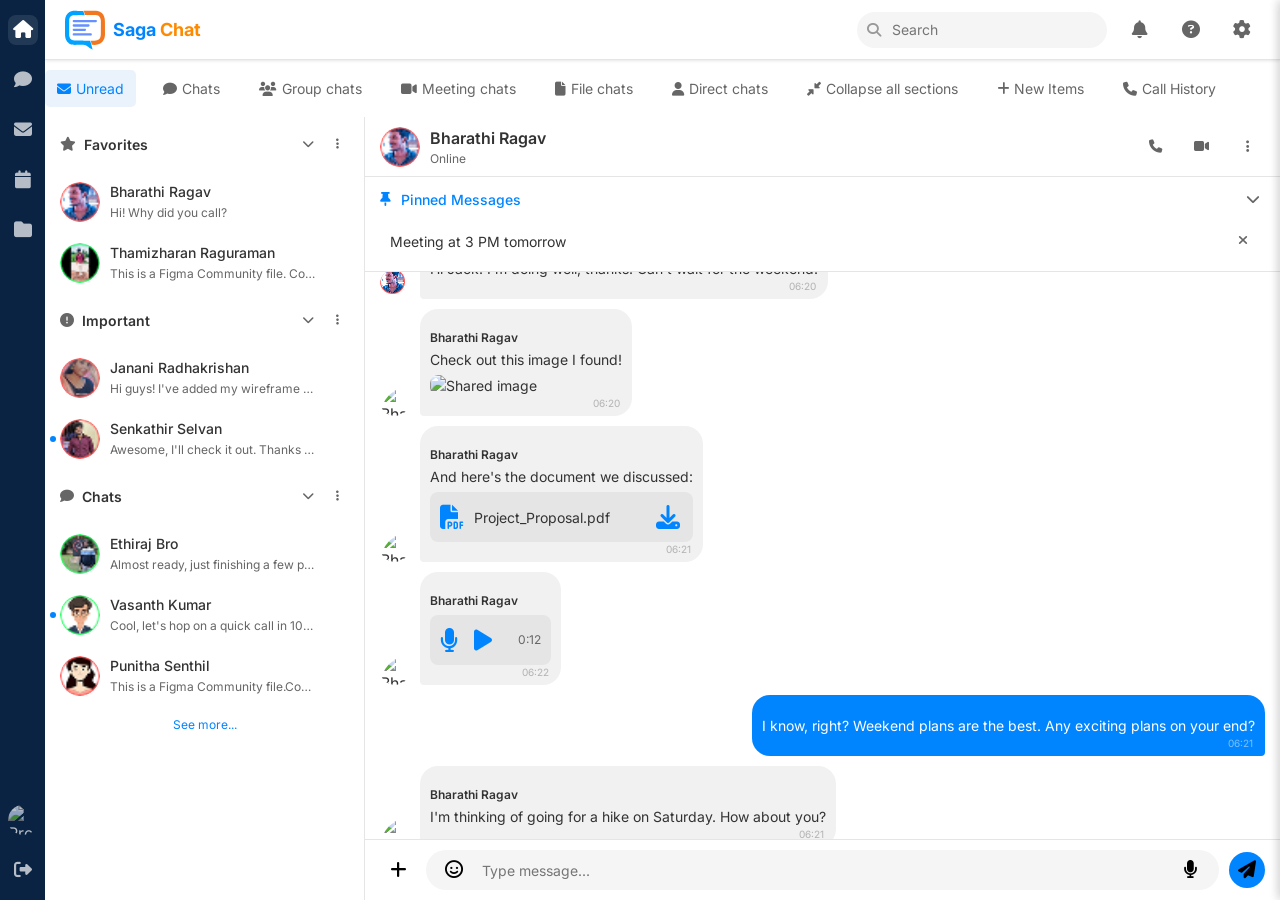
==== commit e99d3c72: "update chat four, test_one" ====
--- a/test-two/index.html
+++ b/test-two/index.html
@@ -32,42 +32,87 @@
             <!-- Top Navigation Bar -->
             <header class="top-nav">
                 <div class="logo">
-                    <i class="fas fa-comment-dots logo-icon"></i>
+                    <img src="images/ChatLogo.svg" alt="logo" style="height: 40px; width: 40px;">
                     <span class="logo-text"><span class="logo-saga">Saga</span> <span class="logo-chat">Chat</span></span>
-                </div>
-                <button class="mobile-menu-toggle" id="mobile-menu-toggle">
-                    <i class="fas fa-bars"></i>
-                </button>
-                <div class="nav-tabs-container">
-                    <div class="nav-tabs">
-                        <a href="#" class="nav-tab active" data-tab="unread"><i class="fas fa-envelope"></i> Unread</a>
-                        <a href="#" class="nav-tab" data-tab="chats"><i class="fas fa-comment"></i> Chats</a>
-                        <a href="#" class="nav-tab" data-tab="group-chats"><i class="fas fa-users"></i> Group chats</a>
-                        <a href="#" class="nav-tab" data-tab="meeting-chats"><i class="fas fa-video"></i> Meeting chats</a>
-                        <a href="#" class="nav-tab" data-tab="file-chats"><i class="fas fa-file"></i> File chats</a>
-                        <a href="#" class="nav-tab" id="collapse-all-btn"><i class="fas fa-compress-alt"></i> Collapse all section</a>
-                    </div>
                 </div>
                 <div class="nav-right">
                     <div class="search-container" id="search-container">
                         <i class="fas fa-search search-icon"></i>
-                        <input type="text" class="search-input" placeholder="Search">
-                    </div>
-                    <div class="dropdown">
-                        <a href="#" class="nav-icon dropdown-toggle" id="new-items-dropdown">
-                            <i class="fas fa-plus"></i>
-                        </a>
-                        <div class="dropdown-menu" id="new-items-menu">
-                            <a href="#" class="dropdown-item" id="new-message-btn"><i class="fas fa-comment"></i> New Message</a>
-                            <a href="#" class="dropdown-item" id="new-group-btn"><i class="fas fa-users"></i> New Group</a>
-                            <a href="#" class="dropdown-item" id="new-section-btn"><i class="fas fa-folder"></i> New Section</a>
-                        </div>
-                    </div>
+                        <input type="text" class="search-input" placeholder="Search" id="search-bar" oninput="performSearch()">
+                    </div>
+                    <div class="search-results" id="search-results" style="display: none;">
+                        <!-- Real-time search results will be displayed here -->
+                    </div>
+                    <div class="no-results" id="no-results" style="display: none;">
+                        <p>No users found</p>
+                    </div>
+
+                    <script>
+                        function performSearch() {
+                            const searchBar = document.getElementById('search-bar');
+                            const searchResults = document.getElementById('search-results');
+                            const noResults = document.getElementById('no-results');
+                            const query = searchBar.value.trim().toLowerCase();
+
+                            // Simulated user data
+                            const users = ['bharathi ragav', 'thamizharan raguraman', 'senkathir selvan', 'janani radhakrishnan'];
+
+                            // Filter users based on the query
+                            const filteredUsers = users.filter(user => user.toLowerCase().includes(query));
+
+                            // Display results or "No users found" message
+                            if (query && filteredUsers.length > 0) {
+                                searchResults.style.display = 'block';
+                                noResults.style.display = 'none';
+                                searchResults.innerHTML = filteredUsers.map(user => `<div class="search-result-item">${user}</div>`).join('');
+                            } else if (query) {
+                                searchResults.style.display = 'none';
+                                noResults.style.display = 'block';
+                            } else {
+                                searchResults.style.display = 'none';
+                                noResults.style.display = 'none';
+                            }
+                        }
+                    </script>
                     <a href="#" class="nav-icon" id="notifications-btn"><i class="fas fa-bell"></i></a>
                     <a href="#" class="nav-icon" id="help-btn"><i class="fas fa-question-circle"></i></a>
                     <a href="#" class="nav-icon" id="settings-btn"><i class="fas fa-cog"></i></a>
                 </div>
             </header>
+            <div class="nav-tabs-container">
+                <div class="nav-tabs">
+                    <a href="#" class="nav-tab active" data-tab="unread"><i class="fas fa-envelope"></i> Unread</a>
+                    <a href="#" class="nav-tab" data-tab="chats"><i class="fas fa-comment"></i> Chats</a>
+                    <a href="#" class="nav-tab" data-tab="group-chats"><i class="fas fa-users"></i> Group chats</a>
+                    <a href="#" class="nav-tab" data-tab="meeting-chats"><i class="fas fa-video"></i> Meeting chats</a>
+                    <a href="#" class="nav-tab" data-tab="file-chats"><i class="fas fa-file"></i> File chats</a>
+                    <a href="#" class="nav-tab" data-tab="direct-chats"><i class="fas fa-user"></i> Direct chats</a>
+                    <a href="#" class="nav-tab" id="collapse-all-btn" onclick="toggleSections()"><i class="fas fa-compress-alt"></i> Collapse all sections</a>
+                    <script>
+                        let areSectionsCollapsed = false;
+
+                        function toggleSections() {
+                            const sections = document.querySelectorAll('.chat-section');
+                            sections.forEach(section => {
+                                const chatList = section.querySelector('.chat-list');
+                                if (chatList) {
+                                    chatList.style.display = areSectionsCollapsed ? 'block' : 'none';
+                                }
+                            });
+                            areSectionsCollapsed = !areSectionsCollapsed;
+                        }
+                    </script>
+                    <div class="nav-tab dropdown" id="new-items-btn">
+                        <a href="#" class="dropdown-toggle" onclick="toggleDropdown(event, 'new-items-btn')"><i class="fas fa-plus"></i> New Items</a>
+                        <div class="dropdown-menu" style="display: none;">
+                            <a href="#" class="dropdown-item" id="new-message-btn"><i class="fas fa-envelope"></i> New Message</a>
+                            <a href="#" class="dropdown-item" id="new-group-btn"><i class="fas fa-users"></i> New Group</a>
+                            <a href="#" class="dropdown-item" id="new-section-btn"><i class="fas fa-folder-plus"></i> New Section</a>
+                        </div>
+                    </div>
+                    <a href="#" class="nav-tab" id="call-history-btn"><i class="fas fa-phone"></i> Call History</a>
+                </div>
+            </div>
 
             <!-- Chat Content Area -->
             <div class="chat-container">
@@ -99,7 +144,7 @@
                         <div class="chat-list">
                             <div class="chat-item" data-user-id="1">
                                 <div class="chat-avatar">
-                                    <img src="https://hebbkx1anhila5yf.public.blob.vercel-storage.com/Desktop%20-%20127.jpg-InwRZl1SyaMJ0Qr3ReO84inFBY7S5o.jpeg" alt="Bharathi Ragav" class="avatar-img">
+                                    <img src="images/bharathi.jpg" alt="Bharathi Ragav" class="avatar-img">
                                 </div>
                                 <div class="chat-info">
                                     <div class="chat-name">Bharathi Ragav</div>
@@ -120,7 +165,7 @@
                             </div>
                             <div class="chat-item" data-user-id="2">
                                 <div class="chat-avatar">
-                                    <img src="https://hebbkx1anhila5yf.public.blob.vercel-storage.com/Desktop%20-%20127.jpg-InwRZl1SyaMJ0Qr3ReO84inFBY7S5o.jpeg" alt="Thamizharan Raguraman" class="avatar-img">
+                                    <img src="images/thamizh.png" alt="Thamizharan Raguraman" class="avatar-img">
                                 </div>
                                 <div class="chat-info">
                                     <div class="chat-name">Thamizharan Raguraman</div>
@@ -163,7 +208,7 @@
                         <div class="chat-list">
                             <div class="chat-item" data-user-id="3">
                                 <div class="chat-avatar">
-                                    <img src="https://hebbkx1anhila5yf.public.blob.vercel-storage.com/Desktop%20-%20127.jpg-InwRZl1SyaMJ0Qr3ReO84inFBY7S5o.jpeg" alt="Janani Radhakrishan Sagasoft" class="avatar-img">
+                                    <img src="images/janani.png" alt="Janani Radhakrishan Sagasoft" class="avatar-img">
                                 </div>
                                 <div class="chat-info">
                                     <div class="chat-name">Janani Radhakrishan</div>
@@ -184,7 +229,7 @@
                             </div>
                             <div class="chat-item unread" data-user-id="4">
                                 <div class="chat-avatar">
-                                    <img src="https://hebbkx1anhila5yf.public.blob.vercel-storage.com/Desktop%20-%20127.jpg-InwRZl1SyaMJ0Qr3ReO84inFBY7S5o.jpeg" alt="Senkathir Selvan Selvamani" class="avatar-img">
+                                    <img src="images/senkathir.png" alt="Senkathir Selvan Selvamani" class="avatar-img">
                                 </div>
                                 <div class="chat-info">
                                     <div class="chat-name">Senkathir Selvan</div>
@@ -227,7 +272,7 @@
                         <div class="chat-list">
                             <div class="chat-item" data-user-id="5">
                                 <div class="chat-avatar">
-                                    <img src="https://hebbkx1anhila5yf.public.blob.vercel-storage.com/Desktop%20-%20127.jpg-InwRZl1SyaMJ0Qr3ReO84inFBY7S5o.jpeg" alt="Ethiraj Bro Sagasoft" class="avatar-img">
+                                    <img src="images/ethiraj.png" alt="Ethiraj Bro Sagasoft" class="avatar-img">
                                 </div>
                                 <div class="chat-info">
                                     <div class="chat-name">Ethiraj Bro</div>
@@ -247,7 +292,7 @@
                             </div>
                             <div class="chat-item unread" data-user-id="6">
                                 <div class="chat-avatar">
-                                    <img src="https://hebbkx1anhila5yf.public.blob.vercel-storage.com/Desktop%20-%20127.jpg-InwRZl1SyaMJ0Qr3ReO84inFBY7S5o.jpeg" alt="Vasanth Kumar Sivamani" class="avatar-img">
+                                    <img src="images/men1.png" alt="Vasanth Kumar Sivamani" class="avatar-img">
                                 </div>
                                 <div class="chat-info">
                                     <div class="chat-name">Vasanth Kumar</div>
@@ -267,7 +312,7 @@
                             </div>
                             <div class="chat-item" data-user-id="7">
                                 <div class="chat-avatar">
-                                    <img src="https://hebbkx1anhila5yf.public.blob.vercel-storage.com/Desktop%20-%20127.jpg-InwRZl1SyaMJ0Qr3ReO84inFBY7S5o.jpeg" alt="Punitha senthil" class="avatar-img">
+                                    <img src="images/girl.png" alt="Punitha senthil" class="avatar-img">
                                 </div>
                                 <div class="chat-info">
                                     <div class="chat-name">Punitha Senthil</div>
@@ -309,7 +354,7 @@
                         <div class="chat-header-left">
                             <button class="back-button" id="back-to-chats"><i class="fas fa-arrow-left"></i></button>
                             <div class="chat-avatar user-profile-trigger">
-                                <img src="https://hebbkx1anhila5yf.public.blob.vercel-storage.com/Desktop%20-%20127.jpg-InwRZl1SyaMJ0Qr3ReO84inFBY7S5o.jpeg" alt="Bharathi Ragav" class="avatar-img">
+                                <img src="images/bharathi.jpg" alt="Bharathi Ragav" class="avatar-img">
                             </div>
                             <div class="chat-header-info user-profile-trigger">
                                 <div class="chat-header-name">Bharathi Ragav</div>
@@ -364,7 +409,7 @@
                         </div>
                         <div class="message incoming" data-message-id="2">
                             <div class="message-avatar user-profile-trigger">
-                                <img src="https://hebbkx1anhila5yf.public.blob.vercel-storage.com/Desktop%20-%20127.jpg-InwRZl1SyaMJ0Qr3ReO84inFBY7S5o.jpeg" alt="Bharathi Ragav" class="avatar-img small">
+                                <img src="images/bharathi.jpg">
                             </div>
                             <div class="message-content">
                                 <div class="message-sender">Bharathi Ragav</div>
--- a/test-two/styles.css
+++ b/test-two/styles.css
@@ -193,7 +193,7 @@
 }
 
 .nav-tabs-container {
-    flex: 1;
+    /* flex: 1; */
     overflow: hidden;
 }
 
@@ -203,8 +203,9 @@
     gap: 15px;
     overflow-x: auto;
     white-space: nowrap;
-    scrollbar-width: none; /* Firefox */
+    /* scrollbar-width: none;  */
     padding: 10px 0;
+    background-color: #ffffff;
 }
 
 .nav-tabs::-webkit-scrollbar {
@@ -301,7 +302,7 @@
 
 .dropdown-menu {
     position: absolute;
-    top: 100%;
+    /* top: 100%; */
     right: 0;
     width: 200px;
     background-color: var(--chat-bg);
@@ -653,7 +654,7 @@
 
 /* Pinned Messages */
 .pinned-messages {
-    background-color: var(--highlight);
+    /* background-color: var(--highlight); */
     border-bottom: 1px solid var(--border-color);
     overflow: hidden;
     max-height: 0;
@@ -764,7 +765,7 @@
 }
 
 .message-content {
-    padding: 10px 12px;
+    padding: 20px 10px;
     border-radius: 18px;
     font-size: 14px;
     position: relative;
@@ -933,7 +934,7 @@
     display: flex;
     align-items: center;
     justify-content: center;
-    color: var(--text-secondary);
+    /* color: var(--text-secondary); */
     transition: all 0.2s ease;
 }
 
@@ -1035,7 +1036,7 @@
     display: flex;
     align-items: center;
     justify-content: center;
-    background-color: var(--main-blue);
+    /* background-color: var(--main-blue); */
     color: #FFFFFF;
 }
 
@@ -1064,10 +1065,10 @@
 
 /* User Profile */
 .user-profile {
-    flex: 1;
-    display: flex;
-    flex-direction: column;
-    background-color: var(--chat-bg);
+    flex: 0;
+    display: flex;
+    /* flex-direction: column; */
+    /* background-color: var(--chat-bg); */
     overflow-y: auto;
 }
 
@@ -1358,17 +1359,13 @@
     background-color: var(--chat-bg);
     border-radius: 10px;
     box-shadow: 0 4px 20px var(--shadow-color);
-}overflow: hidden;
-    display: flex;
-    flex-direction: column;
-    max-height: 90vh;
 }
 
 .modal-header {
     padding: 15px 20px;
     border-bottom: 1px solid var(--border-color);
     display: flex;
-    align-items: center;
+    /* align-items: center; */
     justify-content: space-between;
 }
 
@@ -1898,7 +1895,7 @@
 .file-preview-content {
     width: 90%;
     max-width: 800px;
-    height: 90vh;
+    height: 20vh;
     max-height: 600px;
 }
 
@@ -1997,14 +1994,41 @@
 .voice-recording-panel {
     position: fixed;
     bottom: 0;
-    left: 0;
-    width: 100%;
+    margin-bottom: 2.8%;
+    left: 80%;
+    width: 15%;
     background-color: var(--chat-bg);
     border-top: 1px solid var(--border-color);
     box-shadow: 0 -2px 10px var(--shadow-color);
     z-index: 800;
     transform: translateY(100%);
     transition: transform 0.3s ease;
+    display: none; /* Initially hidden */
+}
+
+.voice-recording-panel.show {
+    display: block; /* Show the panel when the class is added */
+    transform: translateY(0);
+}
+
+.voice-recording-panel .cancel-btn {
+    position: absolute;
+    top: 10px;
+    right: 10px;
+    width: 30px;
+    height: 30px;
+    border-radius: 50%;
+    background-color: var(--danger);
+    color: #FFFFFF;
+    display: flex;
+    align-items: center;
+    justify-content: center;
+    cursor: pointer;
+    transition: all 0.2s ease;
+}
+
+.voice-recording-panel .cancel-btn:hover {
+    background-color: #E63028;
 }
 
 .voice-recording-panel.show {
@@ -2182,6 +2206,7 @@
     align-items: center;
     justify-content: center;
     color: var(--text-secondary);
+    cursor: pointer; /* Added cursor pointer for better UX */
 }
 .emoji-picker-header .close-btn:hover {
     background-color: rgba(0, 0, 0, 0.05);
@@ -2210,4 +2235,41 @@
 }
 .emoji-picker-body .emoji-list::-webkit-scrollbar {
     display: none; /* Chrome, Safari, Edge */
+}
+
+.emoji {
+    font-size: 24px; /* Increase the font size */
+    width: 36px; /* Optional: Set a larger width */
+    height: 36px; /* Optional: Set a larger height */
+}
+
+.emoji-categories{
+    display: flex;
+    align-items: center;
+    justify-content: center;
+    gap: 15px;
+    padding: 10px 0;
+}
+
+.emoji-category {
+    width: 24px;
+    height: 24px;
+    border-radius: 50%;
+    display: flex;
+    align-items: center;
+    justify-content: center;
+    font-size: 16px;
+    color: var(--text-secondary);
+    transition: all 0.2s ease;
+}
+.emoji-category:hover {
+    background-color: var(--highlight);
+    color: var(--main-blue);
+}
+.emoji-category.active {
+    background-color: var(--main-blue);
+    color: #FFFFFF;
+}
+.emoji-category i {
+    font-size: 16px;
 }
